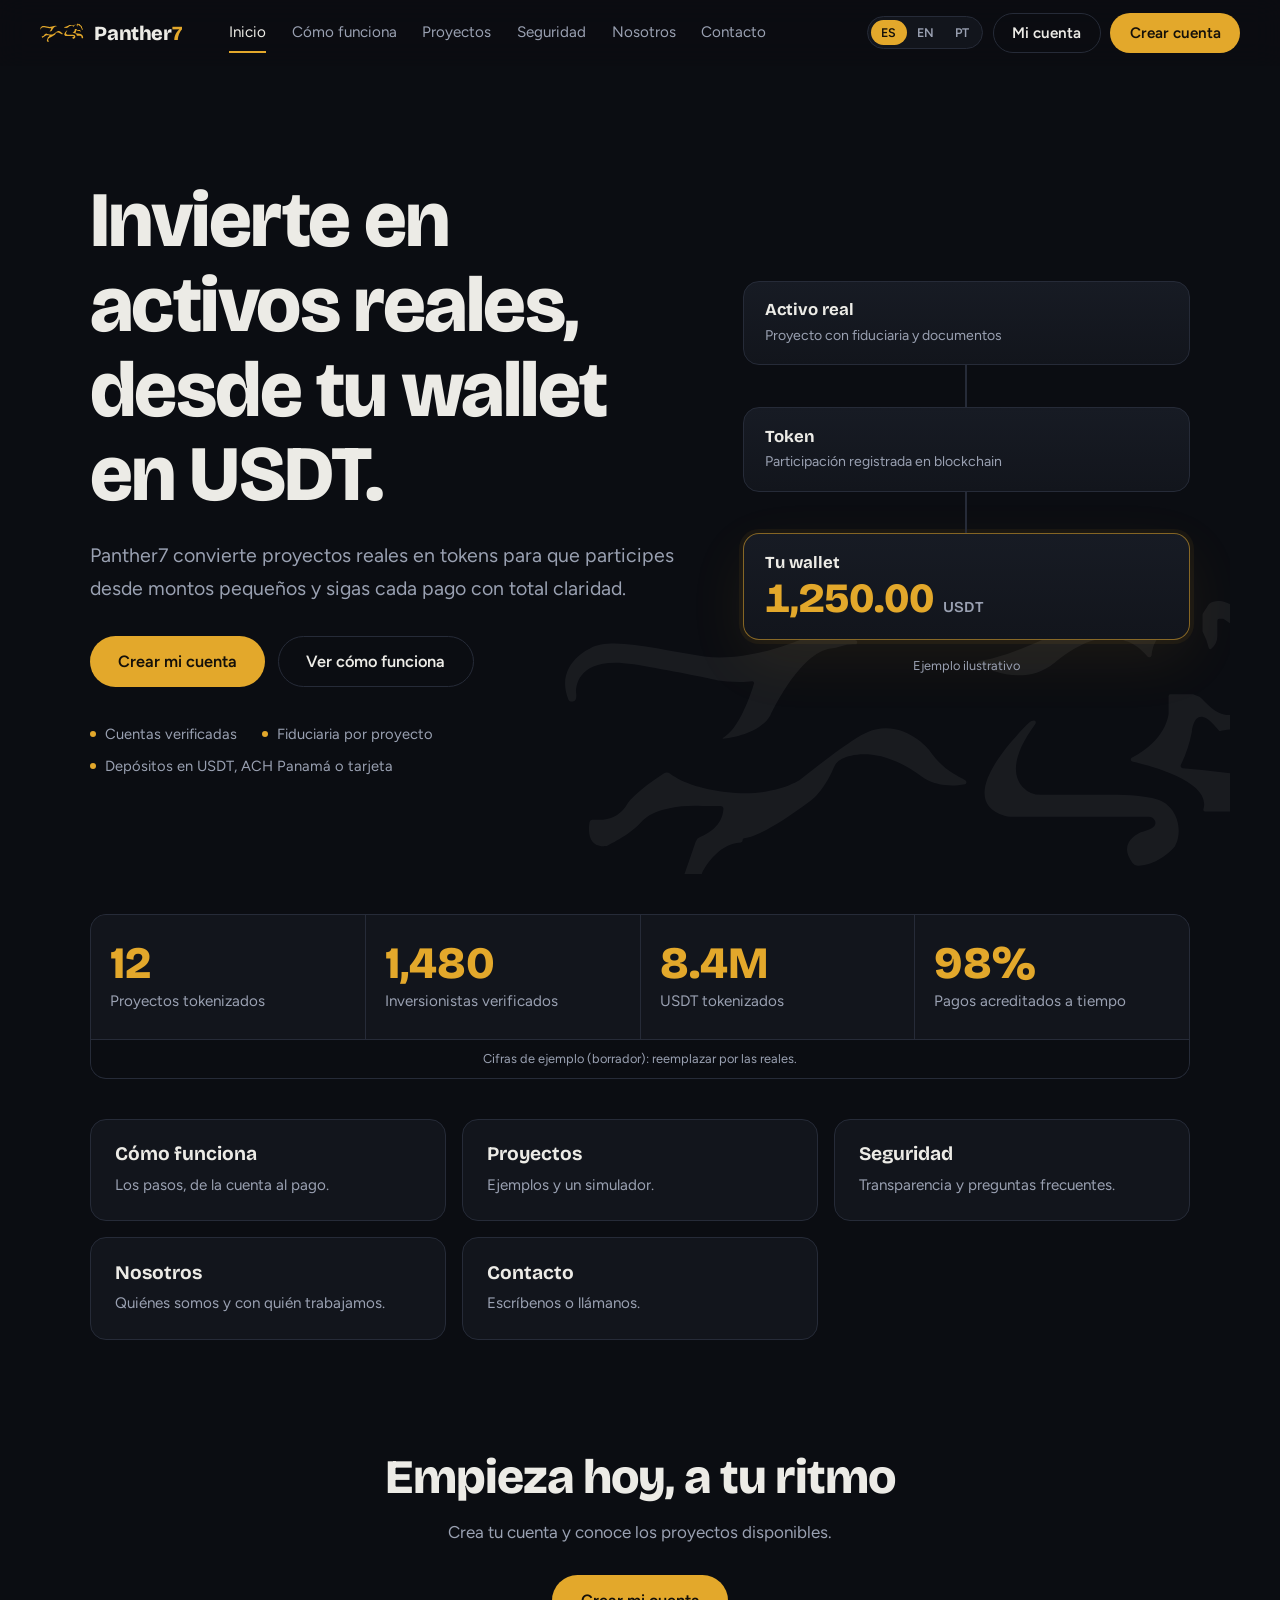
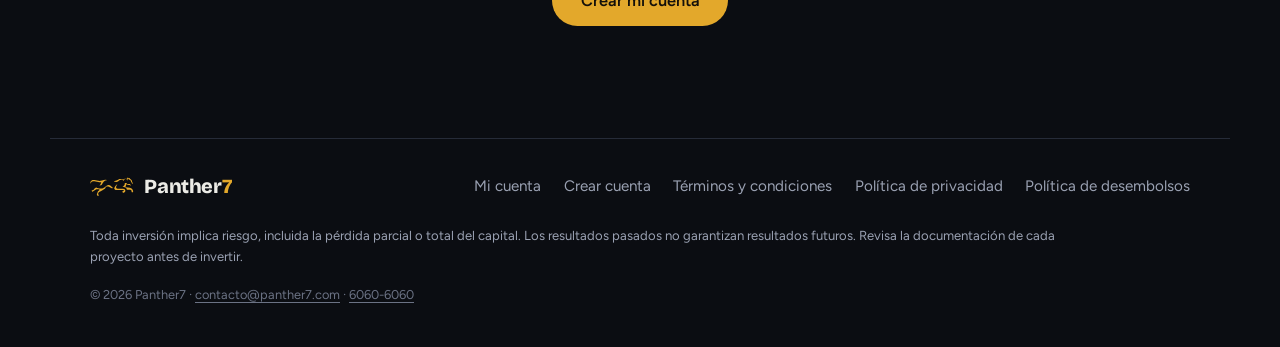
==== index.html @ 5c8d763d "Fuerza redespliegue de contacto.php y avisa si la verificación no carga Co-Authored-By: Claude Sonne" ====
<!doctype html>
<html lang="es" data-lang="es">
<head>
<meta charset="utf-8">
<meta name="viewport" content="width=device-width,initial-scale=1">
<title>Panther7 · Invierte en activos reales desde tu wallet en USDT</title>
<meta name="description" content="Panther7 tokeniza proyectos de Latinoamérica para que participes desde montos pequeños. Fondea tu wallet en USDT, elige un proyecto y sigue cada pago desde tu portal.">
<meta name="theme-color" content="#0c0e13">
<link rel="icon" type="image/svg+xml" href="img/favicon.svg">
<link rel="apple-touch-icon" href="img/apple-icon.png">
<meta property="og:type" content="website">
<meta property="og:title" content="Panther7 · Invierte en activos reales desde tu wallet en USDT">
<meta property="og:description" content="Proyectos tokenizados de Latinoamérica, desde montos pequeños, con seguimiento claro de cada pago.">
<meta property="og:url" content="https://panther7.com/">
<link rel="preconnect" href="https://fonts.googleapis.com">
<link rel="preconnect" href="https://fonts.gstatic.com" crossorigin>
<link href="https://fonts.googleapis.com/css2?family=Bricolage+Grotesque:opsz,wght@12..96,500;12..96,700;12..96,800&family=Figtree:wght@400;500;600&display=swap" rel="stylesheet">
<link rel="stylesheet" href="css/site.css?v=6">
</head>
<body>
<a class="skip" href="#contenido" data-i18n="skip">Saltar al contenido</a>

<header class="nav" id="nav">
  <a class="brand" href="#inicio" aria-label="Panther7">
    <img src="img/panther-gold.svg" alt="" width="44" height="19"><span>Panther<b>7</b></span>
  </a>
  <nav class="links" aria-label="Principal">
    <a href="#inicio" data-i18n="nav.inicio">Inicio</a>
    <a href="#como" data-i18n="nav.como">Cómo funciona</a>
    <a href="#proyectos" data-i18n="nav.proy">Proyectos</a>
    <a href="#seguridad" data-i18n="nav.seg">Seguridad</a>
    <a href="#nosotros" data-i18n="nav.nos">Nosotros</a>
    <a href="#contacto" data-i18n="nav.contacto">Contacto</a>
  </nav>
  <div class="acciones">
    <div class="idioma" role="group" aria-label="Idioma">
      <button type="button" data-lang="es" aria-pressed="true">ES</button>
      <button type="button" data-lang="en" aria-pressed="false">EN</button>
      <button type="button" data-lang="pt" aria-pressed="false">PT</button>
    </div>
    <a class="btn ghost" href="https://portal.panther7.com/portal" data-i18n="nav.cuenta">Mi cuenta</a>
    <a class="btn gold" href="https://portal.panther7.com/nueva-cuenta" data-i18n="nav.registro">Crear cuenta</a>
  </div>
</header>

<main id="contenido">
  <section class="hero" id="inicio" data-vista="inicio">
    <img class="hero-pantera" src="img/panther-gold.svg" alt="" aria-hidden="true">
    <div class="hero-txt">
      <h1 data-i18n="hero.h1">Invierte en activos reales, desde tu wallet en USDT.</h1>
      <p class="lead" data-i18n="hero.lead">Panther7 convierte proyectos reales en tokens para que participes desde montos pequeños y sigas cada pago con total claridad.</p>
      <div class="cta">
        <a class="btn gold grande" href="https://portal.panther7.com/nueva-cuenta" data-i18n="hero.cta1">Crear mi cuenta</a>
        <a class="btn ghost grande" href="#como" data-i18n="hero.cta2">Ver cómo funciona</a>
      </div>
      <ul class="puntos">
        <li data-i18n="hero.p1">Cuentas verificadas</li>
        <li data-i18n="hero.p2">Fiduciaria por proyecto</li>
        <li data-i18n="hero.p3">Depósitos en USDT, ACH Panamá o tarjeta</li>
      </ul>
    </div>

    <figure class="flujo" aria-label="Del activo a tu wallet">
      <div class="nodo"><span class="nodo-t" data-i18n="flujo.a">Activo real</span><span class="nodo-s" data-i18n="flujo.as">Proyecto con fiduciaria y documentos</span></div>
      <div class="hilo" aria-hidden="true"><i></i></div>
      <div class="nodo"><span class="nodo-t" data-i18n="flujo.t">Token</span><span class="nodo-s" data-i18n="flujo.ts">Participación registrada en blockchain</span></div>
      <div class="hilo" aria-hidden="true"><i></i></div>
      <div class="nodo wallet"><span class="nodo-t" data-i18n="flujo.w">Tu wallet</span><span class="nodo-n">1,250.00 <small>USDT</small></span></div>
      <figcaption data-i18n="flujo.nota">Ejemplo ilustrativo</figcaption>
    </figure>
  </section>

  <section class="cifras" data-vista="inicio" aria-label="Panther7 en cifras">
    <!-- CIFRAS DE EJEMPLO: reemplazar por las reales antes de publicar -->
    <div><strong>12</strong><span data-i18n="cif.1">Proyectos tokenizados</span></div>
    <div><strong>1,480</strong><span data-i18n="cif.2">Inversionistas verificados</span></div>
    <div><strong>8.4M</strong><span data-i18n="cif.3">USDT tokenizados</span></div>
    <div><strong>98%</strong><span data-i18n="cif.4">Pagos acreditados a tiempo</span></div>
    <p class="nota-borrador">Cifras de ejemplo (borrador): reemplazar por las reales.</p>
  </section>

  <section class="atajos" data-vista="inicio" aria-label="Explora">
    <a href="#como"><b data-i18n="nav.como">Cómo funciona</b><span data-i18n="at.como">Los pasos, de la cuenta al pago.</span></a>
    <a href="#proyectos"><b data-i18n="nav.proy">Proyectos</b><span data-i18n="at.proy">Ejemplos y un simulador.</span></a>
    <a href="#seguridad"><b data-i18n="nav.seg">Seguridad</b><span data-i18n="at.seg">Transparencia y preguntas frecuentes.</span></a>
    <a href="#nosotros"><b data-i18n="nav.nos">Nosotros</b><span data-i18n="at.nos">Quiénes somos y con quién trabajamos.</span></a>
    <a href="#contacto"><b data-i18n="nav.contacto">Contacto</b><span data-i18n="at.con">Escríbenos o llámanos.</span></a>
  </section>

  <section class="seccion" id="como" data-vista="como">
    <div class="cabecera">
      <h2 data-i18n="como.h2">Cuatro pasos, todo desde un solo lugar</h2>
      <p data-i18n="como.p">Sin papeleo disperso: creas tu cuenta, fondeas, eliges y haces seguimiento en el mismo portal.</p>
    </div>
    <ol class="pasos">
      <li><span class="n">1</span><h3 data-i18n="como.s1t">Crea y verifica tu cuenta</h3><p data-i18n="como.s1p">Te registras en minutos y completas tu verificación una sola vez.</p></li>
      <li><span class="n">2</span><h3 data-i18n="como.s2t">Fondea tu wallet</h3><p data-i18n="como.s2p">Deposita con USDT, transferencia, ACH Panamá o tarjeta. Tu saldo se acredita 1 a 1 en USDT.</p></li>
      <li><span class="n">3</span><h3 data-i18n="como.s3t">Elige un proyecto</h3><p data-i18n="como.s3p">Revisa los datos, el cronograma de pagos y los documentos del activo antes de invertir.</p></li>
      <li><span class="n">4</span><h3 data-i18n="como.s4t">Recibe y haz seguimiento</h3><p data-i18n="como.s4p">Cada pago y cada movimiento queda con su referencia en tu estado de cuenta.</p></li>
    </ol>
  </section>

  <section class="seccion" id="fondeo" data-vista="como">
    <div class="cabecera"><h2 data-i18n="fon.h2">Fondea como te convenga</h2><p data-i18n="fon.p">Todo se acredita 1 a 1 en USDT.</p></div>
    <ul class="metodos">
      <li><b>USDT</b><span data-i18n="fon.ap">Envía desde tu wallet cripto y avisa tu envío.</span></li>
      <li><b>ACH Panamá</b><span data-i18n="fon.bp">Transferencia bancaria local con comprobante.</span></li>
      <li><b data-i18n="fon.c">Tarjeta</b><span data-i18n="fon.cp">Paga en la página segura de Stripe, hasta 500 USDT por depósito.</span></li>
      <li><b data-i18n="fon.d">Transferencia internacional</b><span data-i18n="fon.dp">Desde tu banco en el exterior.</span></li>
    </ul>
  </section>

  <section class="seccion" id="ejemplos" data-vista="proyectos">
    <div class="cabecera"><h2 data-i18n="eje.h2">Así se ve un proyecto</h2><p data-i18n="eje.p">Ejemplos ilustrativos de cómo se presentan los proyectos. No son ofertas.</p></div>
    <div class="ejemplos">
      <article><span class="insignia" data-i18n="eje.badge">Ejemplo ilustrativo</span><h3 data-i18n="eje.n1">Locales comerciales</h3><p class="ub" data-i18n="eje.u1">Ciudad de Panamá</p>
        <dl><div><dt data-i18n="eje.meta">Meta</dt><dd>250,000 USDT</dd></div><div><dt data-i18n="ven.plazo">Plazo</dt><dd>24 <span data-i18n="eje.meses">meses</span></dd></div><div><dt data-i18n="ven.pagos">Pagos</dt><dd data-i18n="eje.mens">mensuales</dd></div></dl>
        <div class="avance"><div class="bar"><i style="width:72%"></i></div><b>72% <span data-i18n="eje.fond">financiado</span></b></div></article>
      <article><span class="insignia" data-i18n="eje.badge">Ejemplo ilustrativo</span><h3 data-i18n="eje.n2">Cultivo de café</h3><p class="ub" data-i18n="eje.u2">Chiriquí</p>
        <dl><div><dt data-i18n="eje.meta">Meta</dt><dd>120,000 USDT</dd></div><div><dt data-i18n="ven.plazo">Plazo</dt><dd>12 <span data-i18n="eje.meses">meses</span></dd></div><div><dt data-i18n="ven.pagos">Pagos</dt><dd data-i18n="eje.trim">trimestrales</dd></div></dl>
        <div class="avance"><div class="bar"><i style="width:45%"></i></div><b>45% <span data-i18n="eje.fond">financiado</span></b></div></article>
      <article><span class="insignia" data-i18n="eje.badge">Ejemplo ilustrativo</span><h3 data-i18n="eje.n3">Flota de transporte</h3><p class="ub" data-i18n="eje.u3">Corredor logístico</p>
        <dl><div><dt data-i18n="eje.meta">Meta</dt><dd>400,000 USDT</dd></div><div><dt data-i18n="ven.plazo">Plazo</dt><dd>36 <span data-i18n="eje.meses">meses</span></dd></div><div><dt data-i18n="ven.pagos">Pagos</dt><dd data-i18n="eje.sem">semestrales</dd></div></dl>
        <div class="avance"><div class="bar"><i style="width:18%"></i></div><b>18% <span data-i18n="eje.fond">financiado</span></b></div></article>
    </div>
  </section>

  <section class="seccion simul" id="simulador" data-vista="proyectos">
    <div class="cabecera"><h2 data-i18n="sim.h2">Simula tu inversión</h2><p data-i18n="sim.p">Juega con los controles y mira cómo crecería tu saldo.</p></div>
    <div class="sim-caja">
      <div class="sim-controles">
        <label for="sim-monto"><span data-i18n="sim.monto">Monto (USDT)</span><output id="sim-monto-v">500</output></label>
        <input id="sim-monto" type="range" min="50" max="10000" step="50" value="500">
        <div class="chips" data-grupo="monto" role="group" aria-label="Monto"><button type="button" data-v="100">100</button><button type="button" data-v="500">500</button><button type="button" data-v="1000">1,000</button><button type="button" data-v="5000">5,000</button></div>

        <p class="sim-t" data-i18n="sim.plazo">Plazo (meses)</p>
        <div class="chips" data-grupo="plazo" role="group"><button type="button" data-v="6">6</button><button type="button" data-v="12" class="on">12</button><button type="button" data-v="24">24</button><button type="button" data-v="36">36</button></div>

        <p class="sim-t" data-i18n="sim.freq">Frecuencia de pagos</p>
        <div class="chips" data-grupo="freq" role="group"><button type="button" data-v="1" data-i18n="sim.f1">Mensual</button><button type="button" data-v="3" class="on" data-i18n="sim.f3">Trimestral</button><button type="button" data-v="6" data-i18n="sim.f6">Semestral</button></div>

        <p class="sim-t" data-i18n="sim.esc">Escenario de ejemplo</p>
        <div class="chips" data-grupo="tasa" role="group"><button type="button" data-v="8" data-i18n="sim.e1">Prudente</button><button type="button" data-v="10" class="on" data-i18n="sim.e2">Base</button><button type="button" data-v="12" data-i18n="sim.e3">Optimista</button></div>

        <label class="sw"><input type="checkbox" id="sim-reinv"><span data-i18n="sim.reinv">Reinvertir los pagos</span></label>
      </div>
      <div class="sim-res">
        <div class="sim-total"><span data-i18n="sim.total">Total al final</span><strong id="sim-total" class="oro">0 USDT</strong></div>
        <div class="sim-fila"><div><span data-i18n="sim.est">Ganancia estimada</span><b id="sim-pagos">0</b></div><div><span data-i18n="sim.rend">Rendimiento</span><b id="sim-rend">0%</b></div><div><span data-i18n="sim.cada">Cada pago</span><b id="sim-cada">0</b></div></div>
        <p class="sim-t" data-i18n="sim.grafico">Así crece tu saldo</p>
        <div class="sim-barras" id="sim-barras" aria-hidden="true"></div>
        <p class="leyenda"><i class="k1"></i><span data-i18n="sim.cap">Capital</span><i class="k2"></i><span data-i18n="sim.gan">Ganancia</span></p>
      </div>
    </div>
    <p class="sim-aviso" data-i18n="sim.aviso">Estimación ilustrativa con una tasa de ejemplo. No garantiza resultados ni es una oferta.</p>
  </section>

  <section class="seccion oscura vent" id="portal" data-vista="como">
    <div class="cabecera"><h2 data-i18n="ven.h2">Tu portal, a la vista</h2><p data-i18n="ven.p">Saldo, proyectos y movimientos en un solo lugar. Datos de ejemplo.</p></div>
    <div class="tabs" role="tablist" aria-label="Portal">
      <button role="tab" aria-selected="true" aria-controls="v1" id="t1" data-i18n="ven.t1">Panel</button>
      <button role="tab" aria-selected="false" aria-controls="v2" id="t2" data-i18n="ven.t2">Proyecto</button>
      <button role="tab" aria-selected="false" aria-controls="v3" id="t3" data-i18n="ven.t3">Wallet</button>
    </div>
    <div class="ventana">
      <div class="barra"><i></i><i></i><i></i><span>portal.panther7.com</span></div>
      <div class="vista" id="v1" role="tabpanel" aria-labelledby="t1">
        <div class="saldo"><span data-i18n="ven.saldo">Saldo disponible</span><strong>4,250.00 <small>USDT</small></strong>
          <svg viewBox="0 0 300 60" preserveAspectRatio="none" aria-hidden="true"><polyline points="0,50 40,44 80,46 120,30 160,34 200,18 240,22 300,6" fill="none" stroke="#e3a82b" stroke-width="2.5" stroke-linejoin="round" stroke-linecap="round"/></svg>
        </div>
        <ul class="movs"><li class="titulo" data-i18n="ven.mov">Últimos movimientos</li>
          <li><span data-i18n="ven.m1">Depósito · tarjeta</span><b class="pos">+500.00</b></li>
          <li><span data-i18n="ven.m2">Pago de proyecto</span><b class="pos">+18.75</b></li>
          <li><span data-i18n="ven.m3">Inversión</span><b class="neg">−1,000.00</b></li></ul>
      </div>
      <div class="vista" id="v2" role="tabpanel" aria-labelledby="t2" hidden>
        <h3 data-i18n="eje.n1">Locales comerciales</h3>
        <div class="avance"><span data-i18n="ven.avance">Avance de fondeo</span><div class="bar"><i style="width:72%"></i></div><b>72%</b></div>
        <div class="datos"><div><span data-i18n="ven.plazo">Plazo</span><b>24 <span data-i18n="eje.meses">meses</span></b></div><div><span data-i18n="ven.pagos">Pagos</span><b data-i18n="eje.mens">mensuales</b></div></div>
        <ul class="docs"><li class="titulo" data-i18n="ven.docs">Documentos</li><li data-i18n="ven.d1">Documentación del activo</li><li data-i18n="ven.d2">Traspaso al token (notarizado)</li></ul>
      </div>
      <div class="vista" id="v3" role="tabpanel" aria-labelledby="t3" hidden>
        <div class="saldo"><span data-i18n="ven.addr">Tu dirección</span><strong class="mono">0x7a3F…c91B</strong></div>
        <div class="botones"><span>USDT</span><span>ACH Panamá</span><span data-i18n="fon.c">Tarjeta</span></div>
        <ul class="movs"><li class="titulo" data-i18n="ven.mov">Últimos movimientos</li><li><span data-i18n="ven.m1">Depósito · tarjeta</span><b class="pos">+500.00</b></li><li><span data-i18n="ven.m3">Inversión</span><b class="neg">−1,000.00</b></li></ul>
      </div>
    </div>
  </section>

  <section class="seccion" id="ciclo" data-vista="como">
    <div class="cabecera"><h2 data-i18n="cic.h2">El recorrido de cada proyecto</h2></div>
    <ol class="ciclo">
      <li><h3 data-i18n="cic.s1t">Estructuración</h3><p data-i18n="cic.s1p">Se define el proyecto con su fiduciaria y se reúne la documentación del activo.</p></li>
      <li><h3 data-i18n="cic.s2t">Traspaso y tokenización</h3><p data-i18n="cic.s2p">El activo se traspasa con documento notarizado y su participación se convierte en tokens.</p></li>
      <li><h3 data-i18n="cic.s3t">Apertura a inversionistas</h3><p data-i18n="cic.s3p">Los inversionistas verificados revisan la ficha y participan desde su wallet en USDT.</p></li>
      <li><h3 data-i18n="cic.s4t">Pagos programados</h3><p data-i18n="cic.s4p">Cada parcela del cronograma se acredita en la wallet de quienes participan.</p></li>
      <li><h3 data-i18n="cic.s5t">Cierre</h3><p data-i18n="cic.s5p">Al terminar el plazo, el proyecto se cierra y queda todo registrado en tu estado de cuenta.</p></li>
    </ol>
  </section>

  <section class="seccion oscura" id="porque" data-vista="seguridad">
    <div class="cabecera">
      <h2 data-i18n="por.h2">Pensado para que sepas dónde está tu dinero</h2>
    </div>
    <div class="rejilla">
      <article class="grande">
        <h3 data-i18n="por.a1t">Documentación a la vista</h3>
        <p data-i18n="por.a1p">Cada proyecto reúne la documentación del activo y el traspaso al token, incluido el documento notarizado, para que lo consultes antes de decidir.</p>
      </article>
      <article>
        <h3 data-i18n="por.a2t">Transparencia en cada movimiento</h3>
        <p data-i18n="por.a2p">Movimientos con referencia, estado de cuenta y detalle de cada pago.</p>
      </article>
      <article>
        <h3 data-i18n="por.a3t">Una moneda, sin confusión</h3>
        <p data-i18n="por.a3p">Tu wallet y tus inversiones se expresan en USDT, 1 a 1.</p>
      </article>
      <article>
        <h3 data-i18n="por.a4t">Tarjeta y wallet</h3>
        <p data-i18n="por.a4p">Gestiona tu tarjeta y tus transferencias desde el mismo portal.</p>
      </article>
      <article>
        <h3 data-i18n="por.a5t">En tu idioma</h3>
        <p data-i18n="por.a5p">Portal disponible en español, inglés y portugués.</p>
      </article>
    </div>
  </section>

  <section class="seccion" id="proyectos" data-vista="proyectos">
    <div class="doble">
      <div class="lado">
        <h2 data-i18n="pro.h2">¿Tienes un proyecto?</h2>
        <p data-i18n="pro.p">Si tu proyecto necesita capital, Panther7 te ayuda a estructurarlo, tokenizarlo y presentarlo a inversionistas verificados.</p>
        <ul class="lista">
          <li data-i18n="pro.l1">Estructura con fiduciaria</li>
          <li data-i18n="pro.l2">Tokenización de la participación</li>
          <li data-i18n="pro.l3">Pagos programados a los inversionistas</li>
        </ul>
        <a class="btn gold" href="https://portal.panther7.com/nueva-cuenta" data-i18n="pro.cta">Cuéntanos tu proyecto</a>
      </div>
      <div class="lado inv">
        <h2 data-i18n="inv.h2">¿Quieres invertir?</h2>
        <p data-i18n="inv.p">Empieza con un monto que te resulte cómodo y diversifica entre proyectos a tu ritmo.</p>
        <a class="btn ghost" href="https://portal.panther7.com/nueva-cuenta" data-i18n="inv.cta">Crear mi cuenta</a>
      </div>
    </div>
  </section>

  <section class="seccion" id="nosotros" data-vista="nosotros">
    <div class="doble nos">
      <div>
        <h2 data-i18n="nos.h2">Quiénes somos</h2>
        <p data-i18n="nos.p1">Panther7 nace para que invertir en proyectos reales de la región sea más simple, claro y accesible.</p>
        <p data-i18n="nos.p2">Combinamos estructura fiduciaria, documentación verificable y tecnología de tokenización para que sepas qué compras y cómo recibes tus pagos.</p>
      </div>
      <ul class="valores">
        <li><b data-i18n="nos.v1">Transparencia</b><span data-i18n="nos.v1p">Documentos y movimientos siempre a la vista.</span></li>
        <li><b data-i18n="nos.v2">Acceso</b><span data-i18n="nos.v2p">Montos pequeños, sin barreras innecesarias.</span></li>
        <li><b data-i18n="nos.v3">Seguimiento</b><span data-i18n="nos.v3p">Cada pago con su referencia.</span></li>
      </ul>
    </div>
    <div class="aliados">
      <h3 data-i18n="nos.aliados">Aliados</h3>
      <!-- LOGOS DE EJEMPLO: reemplazar por los reales (fiduciaria, notaría, procesador de pagos) -->
      <div class="slots"><span data-i18n="nos.slot">Logo aliado</span><span data-i18n="nos.slot">Logo aliado</span><span data-i18n="nos.slot">Logo aliado</span><span data-i18n="nos.slot">Logo aliado</span></div>
    </div>
  </section>

  <section class="seccion" id="preguntas" data-vista="seguridad">
    <div class="cabecera"><h2 data-i18n="faq.h2">Preguntas frecuentes</h2></div>
    <div class="faq">
      <details><summary data-i18n="faq.q1">¿Qué significa que una inversión esté tokenizada?</summary><p data-i18n="faq.a1">Tu participación en un proyecto se representa con un token registrado en blockchain, lo que permite llevar un registro claro de quién participa y en qué proporción.</p></details>
      <details><summary data-i18n="faq.q2">¿Cómo deposito en mi wallet?</summary><p data-i18n="faq.a2">Puedes depositar con USDT, transferencia internacional, ACH Panamá o tarjeta (con un monto máximo por depósito). Todo se acredita en USDT, 1 a 1.</p></details>
      <details><summary data-i18n="faq.q3">¿Debo verificar mi cuenta?</summary><p data-i18n="faq.a3">Sí. La verificación se hace una sola vez y es necesaria para operar y para pagar con tarjeta.</p></details>
      <details><summary data-i18n="faq.q4">¿Qué es USDT?</summary><p data-i18n="faq.a4">Es una moneda digital diseñada para mantener un valor equivalente a un dólar estadounidense. En Panther7 tu saldo e inversiones se expresan en USDT.</p></details>
      <details><summary data-i18n="faq.q5">¿Cómo sigo mis inversiones?</summary><p data-i18n="faq.a5">Desde tu portal ves tus inversiones, los pagos programados y todos tus movimientos con su referencia.</p></details>
    </div>
  </section>

  <section class="seccion contacto" id="contacto" data-vista="contacto">
    <div class="cabecera">
      <h2 data-i18n="con.h2">Hablemos</h2>
      <p data-i18n="con.p">Si tienes dudas sobre cómo empezar, escríbenos o llámanos.</p>
    </div>
    <div class="contacto-filas">
      <a href="mailto:contacto@panther7.com"><span data-i18n="con.mail">Escríbenos</span><strong>contacto@panther7.com</strong></a>
      <a href="tel:+50760606060"><span data-i18n="con.tel">Llámanos</span><strong>6060-6060</strong></a>
    </div>
    <form class="form" id="form-contacto" novalidate>
      <div class="fila2">
        <label><span data-i18n="frm.nombre">Nombre</span><input name="nombre" required maxlength="100" autocomplete="name"></label>
        <label><span data-i18n="frm.correo">Correo</span><input name="correo" type="email" required maxlength="150" autocomplete="email"></label>
      </div>
      <label><span data-i18n="frm.tema">Tema</span>
        <select name="tema"><option value="Invertir" data-i18n="frm.t1">Quiero invertir</option><option value="Proyecto" data-i18n="frm.t2">Tengo un proyecto</option><option value="Soporte" data-i18n="frm.t3">Soporte con mi cuenta</option><option value="Otro" data-i18n="frm.t4">Otro</option></select></label>
      <label><span data-i18n="frm.msg">Mensaje</span><textarea name="mensaje" rows="5" required maxlength="3000"></textarea></label>
      <input class="trampa" name="web" tabindex="-1" autocomplete="off" aria-hidden="true">
      <div class="fila2 cap">
        <label><span><span data-i18n="frm.cap">Verificación: ¿cuánto es</span> <b id="cap-q">…</b>?</span><input name="r" inputmode="numeric" required autocomplete="off"></label>
        <button class="btn gold" type="submit" data-i18n="frm.enviar">Enviar mensaje</button>
      </div>
      <p class="estado ok" hidden data-i18n="frm.ok">¡Gracias! Recibimos tu mensaje y te responderemos pronto.</p>
      <p class="estado mal" data-e="cap" hidden data-i18n="frm.cap_mal">La verificación no es correcta. Inténtalo de nuevo.</p>
      <p class="estado mal" data-e="val" hidden data-i18n="frm.val">Revisa tu nombre, un correo válido y un mensaje de al menos 10 caracteres.</p>
      <p class="estado mal" data-e="rate" hidden data-i18n="frm.rate">Enviaste varios mensajes seguidos. Prueba de nuevo más tarde.</p>
      <p class="estado mal" data-e="envio" hidden data-i18n="frm.envio">No pudimos enviarlo. Escríbenos a contacto@panther7.com.</p>
    </form>

  </section>

  <section class="final" data-vista="inicio como contacto">
    <h2 data-i18n="fin.h2">Empieza hoy, a tu ritmo</h2>
    <p data-i18n="fin.p">Crea tu cuenta y conoce los proyectos disponibles.</p>
    <a class="btn gold grande" href="https://portal.panther7.com/nueva-cuenta" data-i18n="hero.cta1">Crear mi cuenta</a>
  </section>
</main>

<footer class="pie">
  <div class="pie-fila">
    <a class="brand" href="#inicio"><img src="img/panther-gold.svg" alt="" width="44" height="19"><span>Panther<b>7</b></span></a>
    <nav aria-label="Pie">
      <a href="https://portal.panther7.com/portal" data-i18n="nav.cuenta">Mi cuenta</a>
      <a href="https://portal.panther7.com/nueva-cuenta" data-i18n="nav.registro">Crear cuenta</a>
      <a href="terminos.html" data-i18n="pie.terminos">Términos y condiciones</a>
      <a href="privacidad.html" data-i18n="pie.privacidad">Política de privacidad</a>
      <a href="desembolsos.html" data-i18n="pie.desembolsos">Política de desembolsos</a>
    </nav>
  </div>
  <p class="aviso" data-i18n="pie.aviso">Toda inversión implica riesgo, incluida la pérdida parcial o total del capital. Los resultados pasados no garantizan resultados futuros. Revisa la documentación de cada proyecto antes de invertir.</p>
  <p class="copy">© <span id="anio">2026</span> Panther7 · <a href="mailto:contacto@panther7.com">contacto@panther7.com</a> · <a href="tel:+50760606060">6060-6060</a></p>
</footer>
<script src="js/site.js?v=6"></script>
</body>
</html>
---- css/site.css ----
:root{
  --bg:#0b0d12; --panel:#12151c; --panel2:#171b24; --line:#262b38;
  --text:#ecebe6; --mute:#9aa1b2; --gold:#e3a82b; --gold-d:#b98512; --ink:#14100a;
  --r:16px; --max:1180px; --g:clamp(1.1rem,4vw,2.5rem);
  --display:'Bricolage Grotesque','Segoe UI',system-ui,sans-serif;
  --body:'Figtree','Segoe UI',system-ui,sans-serif;
}
*{box-sizing:border-box}
html{scroll-behavior:smooth;scroll-padding-top:5rem}
body{margin:0;background:var(--bg);color:var(--text);font:400 1.0625rem/1.65 var(--body);-webkit-font-smoothing:antialiased}
img{max-width:100%;display:block}
a{color:inherit;text-decoration:none}
h1,h2,h3{font-family:var(--display);margin:0;line-height:1.08;letter-spacing:-.02em}
p{margin:0}
.skip{position:absolute;left:-999px;top:.5rem;background:var(--gold);color:var(--ink);padding:.6rem 1rem;border-radius:10px;z-index:100}
.skip:focus{left:.5rem}
:focus-visible{outline:2px solid var(--gold);outline-offset:3px;border-radius:6px}

/* Barra */
.nav{position:sticky;top:0;z-index:50;display:flex;align-items:center;gap:1.5rem;padding:.8rem var(--g);background:rgba(11,13,18,.82);backdrop-filter:blur(14px);border-bottom:1px solid transparent;transition:border-color .2s}
.nav.scrolled{border-color:var(--line)}
.brand{display:flex;align-items:center;gap:.65rem;font:800 1.25rem/1 var(--display);letter-spacing:-.02em}
.brand b{color:var(--gold);font-weight:800}
.links{display:flex;gap:1.6rem;margin-left:1.5rem;font-size:.95rem;color:var(--mute)}
.links a{transition:color .15s}.links a:hover{color:var(--text)}
.acciones{margin-left:auto;display:flex;align-items:center;gap:.6rem}
.idioma{display:flex;padding:3px;border:1px solid var(--line);border-radius:999px;background:var(--panel)}
.idioma button{border:0;background:transparent;color:var(--mute);font:600 .78rem var(--body);padding:.32rem .65rem;border-radius:999px;cursor:pointer}
.idioma button[aria-pressed="true"]{background:var(--gold);color:var(--ink)}
.btn{display:inline-flex;align-items:center;justify-content:center;gap:.5rem;font:600 .95rem var(--body);padding:.62rem 1.15rem;border-radius:999px;border:1px solid transparent;cursor:pointer;transition:transform .15s,background .15s,border-color .15s,color .15s}
.btn.gold{background:var(--gold);color:var(--ink)}.btn.gold:hover{background:#f0b838;transform:translateY(-1px)}
.btn.ghost{border-color:var(--line);color:var(--text)}.btn.ghost:hover{border-color:var(--gold);color:var(--gold)}
.btn.grande{padding:.9rem 1.7rem;font-size:1.02rem}

/* Hero */
.hero{position:relative;overflow:hidden;display:grid;grid-template-columns:1.15fr .85fr;gap:3rem;align-items:center;max-width:var(--max);margin:0 auto;padding:clamp(3rem,9vw,7rem) var(--g) clamp(3rem,8vw,6rem)}
.hero-pantera{position:absolute;right:-8%;bottom:-6%;width:min(70vw,760px);opacity:.055;pointer-events:none;filter:saturate(0) brightness(2)}
.hero-txt{position:relative}
h1{font-size:clamp(2.5rem,6.2vw,4.9rem);font-weight:800;max-width:14ch}
.lead{margin-top:1.4rem;font-size:clamp(1.05rem,1.6vw,1.22rem);color:var(--mute);max-width:46ch}
.cta{display:flex;flex-wrap:wrap;gap:.8rem;margin-top:2rem}
.puntos{list-style:none;display:flex;flex-wrap:wrap;gap:.5rem 1.6rem;margin:2.2rem 0 0;padding:0;color:var(--mute);font-size:.92rem}
.puntos li{display:flex;align-items:center;gap:.55rem}
.puntos li::before{content:"";width:6px;height:6px;border-radius:50%;background:var(--gold)}

/* Flujo: del activo a la wallet (único movimiento de la página) */
.flujo{position:relative;margin:0;display:flex;flex-direction:column;align-items:stretch}
.nodo{display:flex;flex-direction:column;gap:.2rem;padding:1.1rem 1.3rem;border:1px solid var(--line);border-radius:var(--r);background:linear-gradient(180deg,var(--panel2),var(--panel))}
.nodo-t{font:700 1.05rem var(--display)}
.nodo-s{font-size:.88rem;color:var(--mute)}
.nodo.wallet{border-color:rgba(227,168,43,.55);box-shadow:0 0 0 4px rgba(227,168,43,.06),0 20px 60px rgba(227,168,43,.08)}
.nodo-n{font:800 clamp(1.9rem,3.4vw,2.6rem)/1.1 var(--display);color:var(--gold);font-variant-numeric:tabular-nums}
.nodo-n small{font-size:.95rem;color:var(--mute);font-weight:600}
.hilo{position:relative;width:2px;height:2.6rem;margin:0 auto;background:var(--line);overflow:hidden}
.hilo i{position:absolute;left:0;top:-40%;width:100%;height:40%;background:linear-gradient(var(--gold),transparent);animation:pulso 2.4s ease-in-out infinite}
.hilo:nth-of-type(4) i{animation-delay:1.2s}
@keyframes pulso{0%{top:-40%}100%{top:100%}}
.flujo figcaption{margin-top:.9rem;text-align:center;font-size:.8rem;color:var(--mute)}

/* Secciones */
.seccion{max-width:var(--max);margin:0 auto;padding:clamp(3.5rem,8vw,6.5rem) var(--g)}
.seccion.oscura{max-width:none;background:var(--panel);border-block:1px solid var(--line)}
.seccion.oscura>*{max-width:calc(var(--max) - 2*var(--g));margin-inline:auto}
.cabecera{margin-bottom:2.6rem;max-width:44rem}
.cabecera h2,.lado h2,.final h2{font-size:clamp(1.9rem,4vw,3rem);font-weight:800}
.cabecera p{margin-top:.9rem;color:var(--mute)}

.pasos{list-style:none;margin:0;padding:0;display:grid;grid-template-columns:repeat(4,1fr);gap:2rem;counter-reset:p}
.pasos li{position:relative;padding-top:1.1rem;border-top:1px solid var(--line)}
.pasos li::before{content:"";position:absolute;top:-1px;left:0;width:2.4rem;height:2px;background:var(--gold)}
.pasos .n{display:inline-block;margin-bottom:.8rem;font:800 .95rem var(--display);color:var(--gold)}
.pasos h3{font-size:1.2rem;margin-bottom:.5rem}
.pasos p{color:var(--mute);font-size:.98rem}

.rejilla{display:grid;grid-template-columns:repeat(6,1fr);gap:1.1rem}
.rejilla article{grid-column:span 3;padding:1.6rem;border:1px solid var(--line);border-radius:var(--r);background:var(--bg)}
.rejilla article.grande{grid-column:span 3;grid-row:span 2;display:flex;flex-direction:column;justify-content:flex-end;min-height:18rem;background:radial-gradient(120% 90% at 100% 0,rgba(227,168,43,.14),transparent 60%),var(--bg);border-color:rgba(227,168,43,.35)}
.rejilla h3{font-size:1.25rem;margin-bottom:.55rem}
.rejilla p{color:var(--mute);font-size:.98rem}
.rejilla .grande h3{font-size:clamp(1.5rem,2.6vw,2rem)}

.doble{display:grid;grid-template-columns:1.1fr .9fr;gap:1.2rem}
.lado{padding:clamp(1.8rem,4vw,3rem);border-radius:calc(var(--r) + 6px);border:1px solid rgba(227,168,43,.4);background:radial-gradient(100% 80% at 0 0,rgba(227,168,43,.1),transparent 60%),var(--panel);display:flex;flex-direction:column;gap:1.1rem;align-items:flex-start}
.lado.inv{border-color:var(--line);background:var(--panel)}
.lado p{color:var(--mute);max-width:42ch}
.lista{list-style:none;margin:.2rem 0 .6rem;padding:0;display:grid;gap:.5rem}
.lista li{padding-left:1.4rem;position:relative}
.lista li::before{content:"";position:absolute;left:0;top:.62em;width:.7rem;height:2px;background:var(--gold)}

.faq{max-width:50rem}
.faq details{border-bottom:1px solid var(--line)}
.faq summary{cursor:pointer;list-style:none;padding:1.15rem 2.2rem 1.15rem 0;font:600 1.12rem var(--display);position:relative}
.faq summary::-webkit-details-marker{display:none}
.faq summary::after{content:"+";position:absolute;right:.2rem;top:.95rem;font:400 1.6rem/1 var(--body);color:var(--gold);transition:transform .2s}
.faq details[open] summary::after{transform:rotate(45deg)}
.faq details p{padding:0 2.2rem 1.3rem 0;color:var(--mute)}

.final{text-align:center;padding:clamp(4rem,9vw,7rem) var(--g);max-width:var(--max);margin:0 auto}
.final p{margin:.9rem 0 1.8rem;color:var(--mute)}

.pie{border-top:1px solid var(--line);padding:2.2rem var(--g) 2.6rem;max-width:var(--max);margin:0 auto}
.pie-fila{display:flex;flex-wrap:wrap;gap:1rem;justify-content:space-between;align-items:center}
.pie nav{display:flex;gap:1.4rem;color:var(--mute);font-size:.95rem}
.pie nav a:hover{color:var(--gold)}
.aviso{margin-top:1.6rem;font-size:.82rem;color:var(--mute);max-width:62rem}
.copy{margin-top:1rem;font-size:.8rem;color:#6b7284}

/* Contacto */
.contacto-filas{display:grid;grid-template-columns:1fr 1fr;gap:1.1rem;max-width:44rem}
.contacto-filas a{display:flex;flex-direction:column;gap:.25rem;padding:1.3rem 1.5rem;border:1px solid var(--line);border-radius:var(--r);background:var(--panel);transition:border-color .15s}
.contacto-filas a:hover{border-color:var(--gold)}
.contacto-filas span{font-size:.88rem;color:var(--mute)}
.contacto-filas strong{font:700 1.2rem var(--display);overflow-wrap:anywhere}
.copy a{color:inherit;text-decoration:underline;text-underline-offset:3px}
.pie nav{flex-wrap:wrap}
/* Páginas legales */
.legal{max-width:46rem;margin:0 auto;padding:clamp(2.5rem,7vw,5rem) var(--g) 4rem}
.legal h1{font-size:clamp(2rem,5vw,3rem);max-width:none;margin-bottom:1.2rem}
.legal h2{font-size:1.35rem;margin:2.2rem 0 .6rem}
.legal p,.legal li{color:#c9ccd6}
.legal ul{padding-left:1.2rem}
.legal .borrador{margin:0 0 2rem;padding:1rem 1.2rem;border:1px solid rgba(227,168,43,.5);border-radius:12px;background:rgba(227,168,43,.08);color:var(--text);font-size:.95rem}
.legal .pendiente{background:rgba(227,168,43,.16);color:var(--gold);padding:0 .3em;border-radius:4px;white-space:nowrap}
.legal .volver{display:inline-block;margin-top:2.5rem;color:var(--gold)}
@media (max-width:640px){.contacto-filas{grid-template-columns:1fr}}
@media (max-width:980px){
  .links{display:none}
  .hero{grid-template-columns:1fr;gap:2.5rem}
  .flujo{max-width:26rem}
  .pasos{grid-template-columns:repeat(2,1fr)}
  .rejilla article,.rejilla article.grande{grid-column:span 6;grid-row:auto;min-height:0}
  .rejilla article:nth-child(n+4){grid-column:span 3}
  .doble{grid-template-columns:1fr}
}
@media (max-width:640px){
  .nav{gap:.6rem}
  .nav .btn.ghost{display:none}
  .brand span{font-size:1.1rem}
  .pasos{grid-template-columns:1fr}
  .rejilla{grid-template-columns:1fr}
  .rejilla article:nth-child(n){grid-column:span 6}
  .cta .btn{flex:1 1 100%}
}
@media (prefers-reduced-motion:reduce){
  html{scroll-behavior:auto}
  .hilo i{animation:none;top:0;height:100%;opacity:.5}
  .btn,.links a{transition:none}
}

/* ===== borrador ampliado ===== */
.cifras{max-width:var(--max);margin:0 auto;padding:0 var(--g);display:grid;grid-template-columns:repeat(4,1fr);gap:1px;background:var(--line);border:1px solid var(--line);border-radius:var(--r);overflow:hidden;margin-block:1rem 0}
.cifras>div{background:var(--panel);padding:1.6rem 1.2rem}
.cifras strong{display:block;font:800 clamp(1.8rem,4vw,2.8rem)/1 var(--display);color:var(--gold)}
.cifras span{color:var(--mute);font-size:.95rem}
.nota-borrador{grid-column:1/-1;background:var(--bg);margin:0;padding:.5rem 1rem;font-size:.8rem;color:var(--mute);text-align:center}
.metodos{list-style:none;margin:0;padding:0;display:grid;grid-template-columns:repeat(4,1fr);gap:1rem}
.metodos li{background:var(--panel);border:1px solid var(--line);border-radius:var(--r);padding:1.4rem}
.metodos b{display:block;font:700 1.15rem var(--display);margin-bottom:.4rem}
.metodos span{color:var(--mute);font-size:.95rem}
.tabs{display:flex;gap:.4rem;margin-bottom:1rem}
.tabs button{font:600 .95rem var(--body);color:var(--mute);background:transparent;border:1px solid var(--line);border-radius:999px;padding:.5rem 1.1rem;cursor:pointer}
.tabs button[aria-selected=true]{background:var(--gold);color:var(--ink);border-color:var(--gold)}
.ventana{background:var(--bg);border:1px solid var(--line);border-radius:var(--r);overflow:hidden;max-width:46rem}
.barra{display:flex;align-items:center;gap:.4rem;padding:.7rem 1rem;border-bottom:1px solid var(--line);color:var(--mute);font-size:.8rem}
.barra i{width:.6rem;height:.6rem;border-radius:50%;background:var(--line)}
.barra span{margin-left:.6rem}
.vista{padding:1.5rem}
.vista[hidden]{display:none}
.saldo span{display:block;color:var(--mute);font-size:.9rem}
.saldo strong{font:800 2.2rem var(--display)}
.saldo small{font-size:1rem;color:var(--gold)}
.saldo svg{display:block;width:100%;height:60px;margin-top:.8rem}
.mono{font-family:ui-monospace,Consolas,monospace!important;font-size:1.4rem!important}
.movs,.docs{list-style:none;margin:1.2rem 0 0;padding:0}
.movs li,.docs li{display:flex;justify-content:space-between;padding:.7rem 0;border-top:1px solid var(--line)}
.movs .titulo,.docs .titulo{color:var(--mute);font-size:.85rem;border-top:0}
.pos{color:#5ec98a}.neg{color:#e58a7e}
.avance{display:flex;align-items:center;gap:.8rem;margin-top:1rem;flex-wrap:wrap}
.avance>span{color:var(--mute);font-size:.9rem}
.bar{flex:1;min-width:8rem;height:.55rem;background:var(--line);border-radius:99px;overflow:hidden}
.bar i{display:block;height:100%;background:var(--gold);border-radius:99px}
.datos{display:flex;gap:2.5rem;margin-top:1.2rem}
.datos span{display:block;color:var(--mute);font-size:.85rem}
.botones{display:flex;gap:.5rem;margin-top:1rem;flex-wrap:wrap}
.botones span{border:1px solid var(--line);border-radius:999px;padding:.35rem .9rem;font-size:.9rem}
.ejemplos{display:grid;grid-template-columns:repeat(3,1fr);gap:1rem}
.ejemplos article{background:var(--panel);border:1px solid var(--line);border-radius:var(--r);padding:1.5rem}
.insignia{display:inline-block;font-size:.78rem;color:var(--gold);border:1px solid var(--gold-d);border-radius:99px;padding:.15rem .7rem}
.ejemplos h3{font:700 1.3rem var(--display);margin:.9rem 0 .2rem}
.ub{color:var(--mute);margin:0 0 1rem}
.ejemplos dl{margin:0;display:grid;grid-template-columns:repeat(3,auto);gap:.6rem;justify-content:space-between}
.ejemplos dt{color:var(--mute);font-size:.8rem}.ejemplos dd{margin:0;font-weight:600;font-size:.95rem}
.sim-caja{display:grid;grid-template-columns:1.2fr 1fr;gap:2rem;background:var(--panel);border:1px solid var(--line);border-radius:var(--r);padding:clamp(1.3rem,3vw,2.2rem);align-items:center}
.sim-controles label{display:flex;justify-content:space-between;margin:1rem 0 .4rem}
.sim-controles label:first-child{margin-top:0}
.sim-controles output{color:var(--gold);font-weight:700}
.sim-controles input{width:100%;accent-color:var(--gold)}
.sim-res div{padding:.9rem 0;border-bottom:1px solid var(--line)}
.sim-res div:last-child{border:0}
.sim-res span{display:block;color:var(--mute);font-size:.9rem}
.sim-res strong{font:800 1.8rem var(--display)}
.oro{color:var(--gold)}
.sim-aviso{margin-top:1rem;color:var(--mute);font-size:.85rem}
.ciclo{list-style:none;margin:0;padding:0;display:grid;grid-template-columns:repeat(5,1fr);gap:1rem;counter-reset:c}
.ciclo li{counter-increment:c;border-top:2px solid var(--line);padding-top:1rem;position:relative}
.ciclo li::before{content:counter(c);position:absolute;top:-.85rem;left:0;background:var(--bg);color:var(--gold);font:800 1rem var(--display);padding-right:.6rem}
.ciclo h3{font:700 1.05rem var(--display);margin:.4rem 0 .4rem}
.ciclo p{color:var(--mute);font-size:.92rem;margin:0}
.nos h2{font-size:clamp(1.9rem,4vw,2.6rem);font-weight:800;margin-bottom:1rem}
.nos p{color:var(--mute)}
.valores{list-style:none;margin:0;padding:0;display:grid;gap:.8rem}
.valores li{background:var(--panel);border:1px solid var(--line);border-radius:var(--r);padding:1.1rem 1.3rem}
.valores b{display:block;font:700 1.05rem var(--display)}
.valores span{color:var(--mute);font-size:.93rem}
.aliados{margin-top:2.5rem}
.aliados h3{font:700 1rem var(--display);color:var(--mute);margin-bottom:.8rem}
.slots{display:grid;grid-template-columns:repeat(4,1fr);gap:1rem}
.slots span{border:1px dashed var(--line);border-radius:var(--r);padding:1.4rem;text-align:center;color:var(--mute);font-size:.9rem}
@media (max-width:980px){
  .cifras,.metodos{grid-template-columns:repeat(2,1fr)}
  .ejemplos{grid-template-columns:1fr}
  .sim-caja{grid-template-columns:1fr}
  .ciclo{grid-template-columns:1fr 1fr}
  .slots{grid-template-columns:repeat(2,1fr)}
}
@media (max-width:640px){
  .ciclo{grid-template-columns:1fr}
  .datos{gap:1.5rem}
}
.datos b>span,.ejemplos dd>span{display:inline;color:inherit;font-size:inherit}

/* ===== vistas y navegación ===== */
[hidden]{display:none!important}
.links a[aria-current]{color:var(--text);box-shadow:0 2px 0 var(--gold)}
.links a{padding:.35rem 0}
#contenido.entra{animation:entra .28s ease-out}
@keyframes entra{from{opacity:0;transform:translateY(8px)}to{opacity:1;transform:none}}
.con-vistas .seccion:first-child,.con-vistas .hero:first-child{min-height:0}
.atajos{max-width:var(--max);margin:2.5rem auto 0;padding:0 var(--g);display:grid;grid-template-columns:repeat(3,1fr);gap:1rem}
.atajos a{background:var(--panel);border:1px solid var(--line);border-radius:var(--r);padding:1.4rem 1.5rem;transition:border-color .2s,transform .2s}
.atajos a:hover{border-color:var(--gold-d);transform:translateY(-2px)}
.atajos b{display:block;font:700 1.2rem var(--display);margin-bottom:.3rem}
.atajos span{color:var(--mute);font-size:.95rem}
.cifras{margin-top:2.5rem}
@media (max-width:980px){
  .nav{flex-wrap:wrap;row-gap:.4rem}
  .links{display:flex!important;order:3;width:100%;margin:0;gap:1.2rem;overflow-x:auto;scrollbar-width:none;padding-bottom:.2rem;white-space:nowrap}
  .links::-webkit-scrollbar{display:none}
  .acciones{margin-left:auto}
  .atajos{grid-template-columns:repeat(2,1fr)}
}
@media (max-width:640px){.atajos{grid-template-columns:1fr}}
@media (prefers-reduced-motion:reduce){#contenido.entra{animation:none}}
.cifras{padding:0;width:min(calc(var(--max) - 2*var(--g)),calc(100% - 2*var(--g)))}
.atajos{width:min(calc(var(--max) - 2*var(--g)),calc(100% - 2*var(--g)));padding:0}

/* ===== simulador interactivo ===== */
.sim-caja{align-items:start!important}
.sim-t{margin:1.3rem 0 .5rem;color:var(--mute);font-size:.9rem}
.chips{display:flex;flex-wrap:wrap;gap:.4rem;margin-top:.6rem}
.chips button{font:600 .9rem var(--body);color:var(--text);background:var(--bg);border:1px solid var(--line);border-radius:999px;padding:.4rem .95rem;cursor:pointer;transition:background .15s,border-color .15s}
.chips button:hover{border-color:var(--gold-d)}
.chips button.on{background:var(--gold);color:var(--ink);border-color:var(--gold)}
.sw{display:flex;align-items:center;gap:.6rem;margin-top:1.4rem!important;cursor:pointer;justify-content:flex-start!important}
.sw input{width:1.1rem;height:1.1rem;accent-color:var(--gold)}
.sim-res .sim-total{border-bottom:1px solid var(--line);padding-top:0}
.sim-res .sim-total strong{font-size:clamp(2rem,5vw,2.8rem)}
.sim-fila{display:grid;grid-template-columns:repeat(3,1fr);gap:.8rem;padding:.9rem 0}
.sim-res .sim-fila div{padding:0;border:0}
.sim-fila b{font:700 1.15rem var(--display)}
.sim-res .sim-t{margin-top:.4rem}
.sim-barras{display:flex;align-items:flex-end;gap:3px;height:130px;border-bottom:1px solid var(--line)}
.barra-s{flex:1;background:var(--line);border-radius:4px 4px 0 0;display:flex;flex-direction:column;justify-content:flex-end;overflow:hidden;transition:height .35s ease;min-width:2px}
.barra-s i{display:block;background:var(--gold);width:100%;transition:height .35s ease}
.leyenda{display:flex;align-items:center;gap:.4rem;font-size:.82rem;color:var(--mute);margin:.6rem 0 0}
.leyenda i{width:.7rem;height:.7rem;border-radius:3px;display:inline-block}
.leyenda .k1{background:var(--line)}.leyenda .k2{background:var(--gold);margin-left:.8rem}
@media (prefers-reduced-motion:reduce){.barra-s,.barra-s i{transition:none}}

/* ===== formulario de contacto ===== */
.form{margin-top:2rem;max-width:44rem;display:grid;gap:1rem;background:var(--panel);border:1px solid var(--line);border-radius:var(--r);padding:clamp(1.2rem,3vw,2rem)}
.form label{display:grid;gap:.4rem;font-size:.92rem;color:var(--mute)}
.form input,.form select,.form textarea{font:400 1rem var(--body);color:var(--text);background:var(--bg);border:1px solid var(--line);border-radius:12px;padding:.7rem .9rem;width:100%}
.form input:focus,.form select:focus,.form textarea:focus{outline:2px solid var(--gold);outline-offset:1px;border-color:var(--gold)}
.form textarea{resize:vertical;min-height:8rem}
.fila2{display:grid;grid-template-columns:1fr 1fr;gap:1rem}
.fila2.cap{align-items:end}
.fila2.cap .btn{height:3rem}
.trampa{position:absolute!important;left:-9999px;width:1px;height:1px;opacity:0}
.estado{margin:0;padding:.7rem 1rem;border-radius:12px;font-size:.95rem}
.estado.ok{background:rgba(94,201,138,.12);color:#5ec98a}
.estado.mal{background:rgba(229,138,126,.12);color:#e58a7e}
@media (max-width:640px){.fila2{grid-template-columns:1fr}}
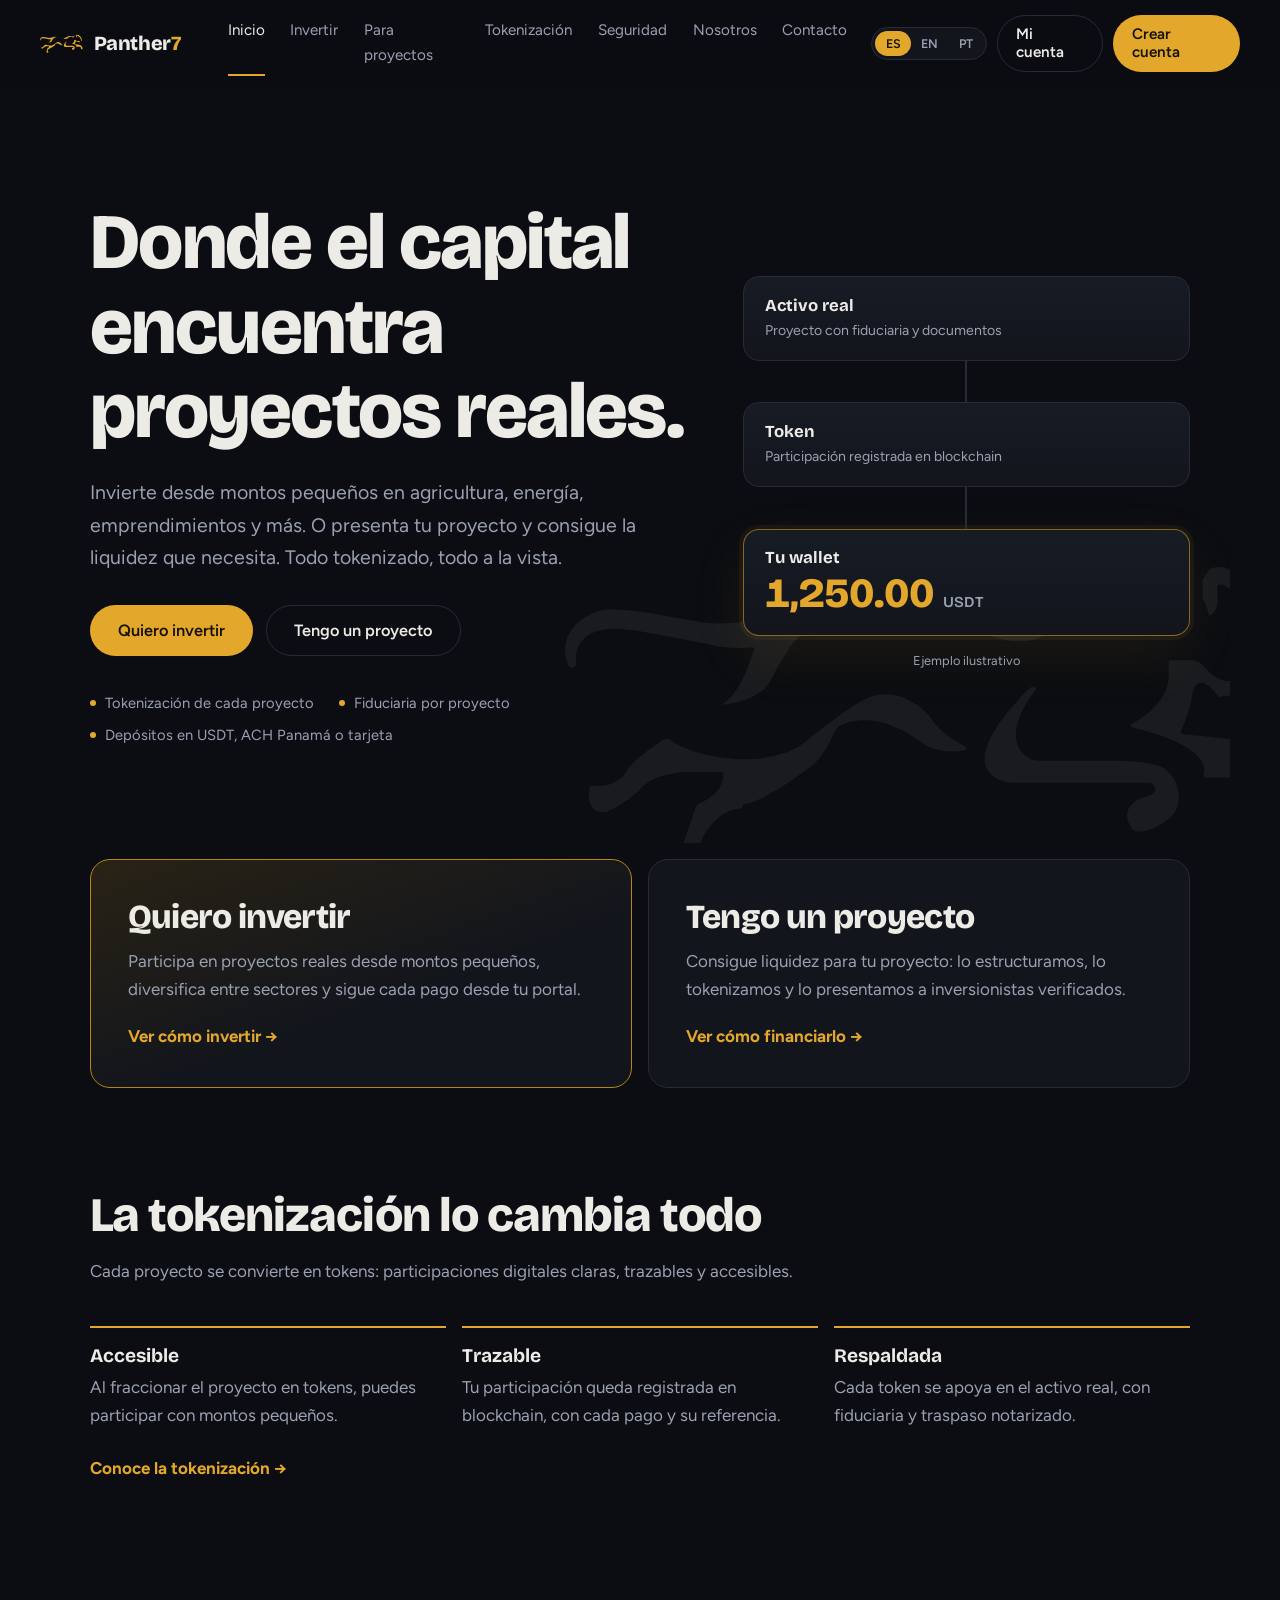
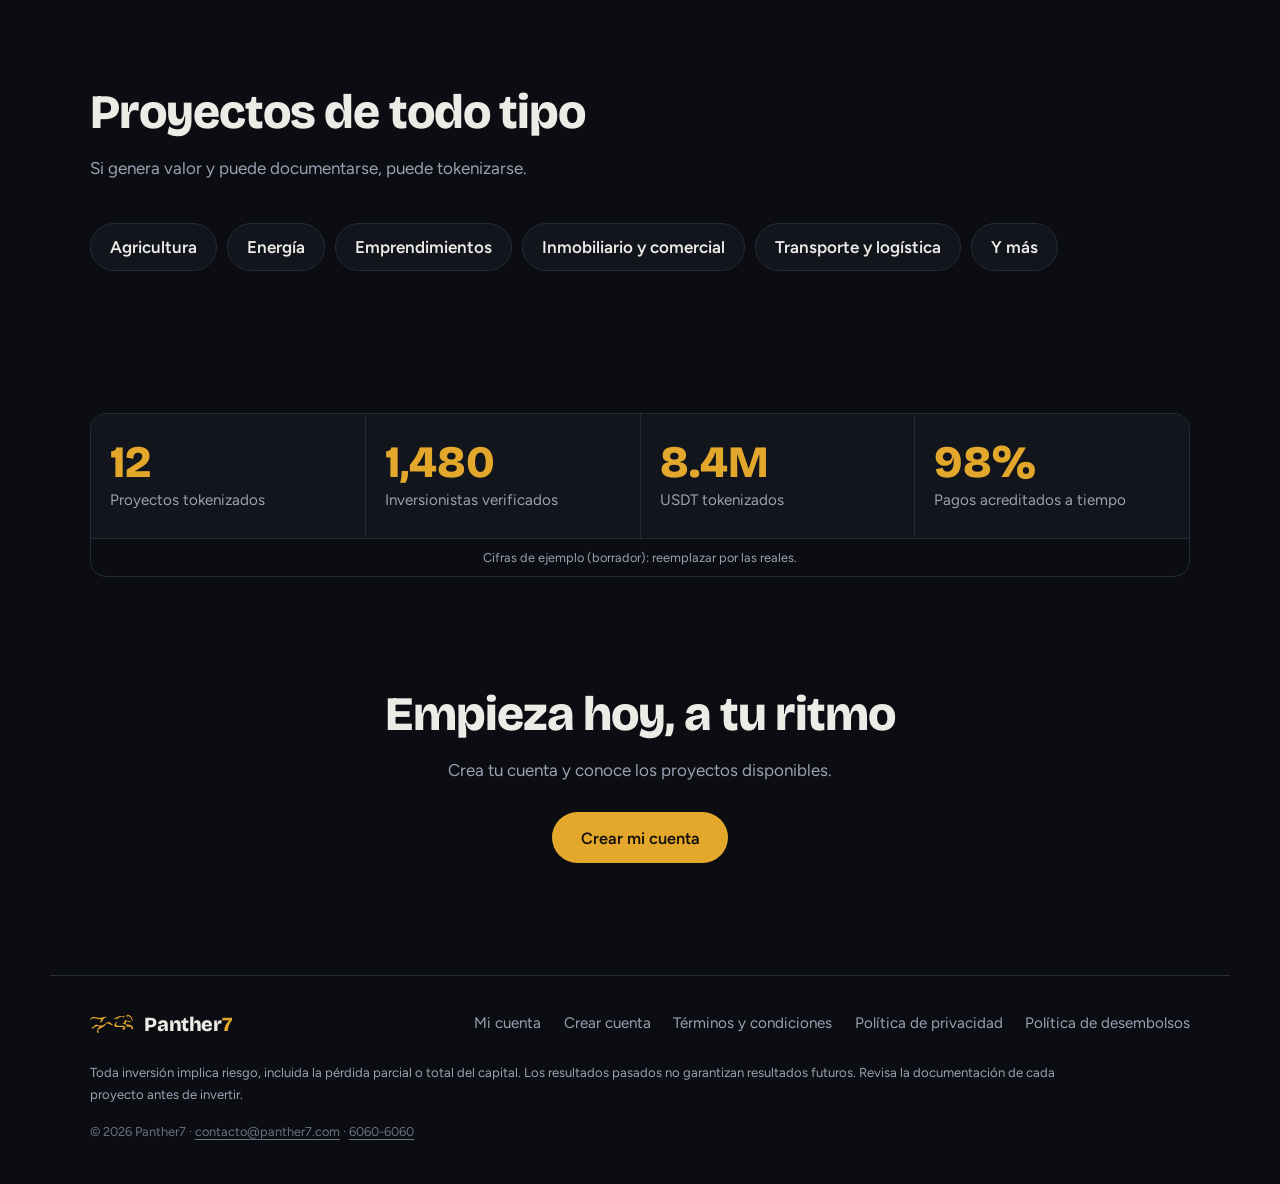
==== commit 9999328e: "Sitio v2: dos públicos (invertir / para proyectos), sección Tokenización con comparativa, home renov" ====
--- a/index.html
+++ b/index.html
@@ -15,7 +15,7 @@
 <link rel="preconnect" href="https://fonts.googleapis.com">
 <link rel="preconnect" href="https://fonts.gstatic.com" crossorigin>
 <link href="https://fonts.googleapis.com/css2?family=Bricolage+Grotesque:opsz,wght@12..96,500;12..96,700;12..96,800&family=Figtree:wght@400;500;600&display=swap" rel="stylesheet">
-<link rel="stylesheet" href="css/site.css?v=6">
+<link rel="stylesheet" href="css/site.css?v=7">
 </head>
 <body>
 <a class="skip" href="#contenido" data-i18n="skip">Saltar al contenido</a>
@@ -26,8 +26,9 @@
   </a>
   <nav class="links" aria-label="Principal">
     <a href="#inicio" data-i18n="nav.inicio">Inicio</a>
-    <a href="#como" data-i18n="nav.como">Cómo funciona</a>
-    <a href="#proyectos" data-i18n="nav.proy">Proyectos</a>
+    <a href="#invertir" data-i18n="nav.inv">Invertir</a>
+    <a href="#proyectos" data-i18n="nav.pro">Para proyectos</a>
+    <a href="#tokenizacion" data-i18n="nav.tok">Tokenización</a>
     <a href="#seguridad" data-i18n="nav.seg">Seguridad</a>
     <a href="#nosotros" data-i18n="nav.nos">Nosotros</a>
     <a href="#contacto" data-i18n="nav.contacto">Contacto</a>
@@ -47,14 +48,14 @@
   <section class="hero" id="inicio" data-vista="inicio">
     <img class="hero-pantera" src="img/panther-gold.svg" alt="" aria-hidden="true">
     <div class="hero-txt">
-      <h1 data-i18n="hero.h1">Invierte en activos reales, desde tu wallet en USDT.</h1>
-      <p class="lead" data-i18n="hero.lead">Panther7 convierte proyectos reales en tokens para que participes desde montos pequeños y sigas cada pago con total claridad.</p>
+      <h1 data-i18n="hero.h1">Donde el capital encuentra proyectos reales.</h1>
+      <p class="lead" data-i18n="hero.lead">Invierte desde montos pequeños en agricultura, energía, emprendimientos y más. O presenta tu proyecto y consigue la liquidez que necesita. Todo tokenizado, todo a la vista.</p>
       <div class="cta">
-        <a class="btn gold grande" href="https://portal.panther7.com/nueva-cuenta" data-i18n="hero.cta1">Crear mi cuenta</a>
-        <a class="btn ghost grande" href="#como" data-i18n="hero.cta2">Ver cómo funciona</a>
+        <a class="btn gold grande" href="#invertir" data-i18n="hero.cta1">Quiero invertir</a>
+        <a class="btn ghost grande" href="#proyectos" data-i18n="hero.cta2">Tengo un proyecto</a>
       </div>
       <ul class="puntos">
-        <li data-i18n="hero.p1">Cuentas verificadas</li>
+        <li data-i18n="hero.p1">Tokenización de cada proyecto</li>
         <li data-i18n="hero.p2">Fiduciaria por proyecto</li>
         <li data-i18n="hero.p3">Depósitos en USDT, ACH Panamá o tarjeta</li>
       </ul>
@@ -69,7 +70,33 @@
       <figcaption data-i18n="flujo.nota">Ejemplo ilustrativo</figcaption>
     </figure>
   </section>
-
+  <section class="dual" data-vista="inicio" aria-label="Elige tu camino">
+    <a class="camino inv" href="#invertir">
+      <h2 data-i18n="dual.i.h">Quiero invertir</h2>
+      <p data-i18n="dual.i.p">Participa en proyectos reales desde montos pequeños, diversifica entre sectores y sigue cada pago desde tu portal.</p>
+      <span class="ir" data-i18n="dual.i.c">Ver cómo invertir</span>
+    </a>
+    <a class="camino pro" href="#proyectos">
+      <h2 data-i18n="dual.p.h">Tengo un proyecto</h2>
+      <p data-i18n="dual.p.p">Consigue liquidez para tu proyecto: lo estructuramos, lo tokenizamos y lo presentamos a inversionistas verificados.</p>
+      <span class="ir" data-i18n="dual.p.c">Ver cómo financiarlo</span>
+    </a>
+  </section>
+  <section class="seccion dif" data-vista="inicio" aria-label="Tokenización">
+    <div class="cabecera"><h2 data-i18n="dif.h2">La tokenización lo cambia todo</h2><p data-i18n="dif.p">Cada proyecto se convierte en tokens: participaciones digitales claras, trazables y accesibles.</p></div>
+    <ul class="tres">
+      <li><b data-i18n="dif.1t">Accesible</b><span data-i18n="dif.1p">Al fraccionar el proyecto en tokens, puedes participar con montos pequeños.</span></li>
+      <li><b data-i18n="dif.2t">Trazable</b><span data-i18n="dif.2p">Tu participación queda registrada en blockchain, con cada pago y su referencia.</span></li>
+      <li><b data-i18n="dif.3t">Respaldada</b><span data-i18n="dif.3p">Cada token se apoya en el activo real, con fiduciaria y traspaso notarizado.</span></li>
+    </ul>
+    <a class="enlace" href="#tokenizacion" data-i18n="dif.c">Conoce la tokenización</a>
+  </section>
+  <section class="seccion" data-vista="inicio" aria-label="Tipos de proyecto">
+    <div class="cabecera"><h2 data-i18n="tip.h2">Proyectos de todo tipo</h2><p data-i18n="tip.p">Si genera valor y puede documentarse, puede tokenizarse.</p></div>
+    <ul class="chips-tipos">
+      <li data-i18n="tip.1">Agricultura</li><li data-i18n="tip.2">Energía</li><li data-i18n="tip.3">Emprendimientos</li><li data-i18n="tip.4">Inmobiliario y comercial</li><li data-i18n="tip.5">Transporte y logística</li><li data-i18n="tip.6">Y más</li>
+    </ul>
+  </section>
   <section class="cifras" data-vista="inicio" aria-label="Panther7 en cifras">
     <!-- CIFRAS DE EJEMPLO: reemplazar por las reales antes de publicar -->
     <div><strong>12</strong><span data-i18n="cif.1">Proyectos tokenizados</span></div>
@@ -78,16 +105,23 @@
     <div><strong>98%</strong><span data-i18n="cif.4">Pagos acreditados a tiempo</span></div>
     <p class="nota-borrador">Cifras de ejemplo (borrador): reemplazar por las reales.</p>
   </section>
-
-  <section class="atajos" data-vista="inicio" aria-label="Explora">
-    <a href="#como"><b data-i18n="nav.como">Cómo funciona</b><span data-i18n="at.como">Los pasos, de la cuenta al pago.</span></a>
-    <a href="#proyectos"><b data-i18n="nav.proy">Proyectos</b><span data-i18n="at.proy">Ejemplos y un simulador.</span></a>
-    <a href="#seguridad"><b data-i18n="nav.seg">Seguridad</b><span data-i18n="at.seg">Transparencia y preguntas frecuentes.</span></a>
-    <a href="#nosotros"><b data-i18n="nav.nos">Nosotros</b><span data-i18n="at.nos">Quiénes somos y con quién trabajamos.</span></a>
-    <a href="#contacto"><b data-i18n="nav.contacto">Contacto</b><span data-i18n="at.con">Escríbenos o llámanos.</span></a>
-  </section>
-
-  <section class="seccion" id="como" data-vista="como">
+  <section class="final" data-vista="inicio">
+    <h2 data-i18n="fin.h2">Empieza hoy, a tu ritmo</h2>
+    <p data-i18n="fin.p">Crea tu cuenta y conoce los proyectos disponibles.</p>
+    <a class="btn gold grande" href="https://portal.panther7.com/nueva-cuenta" data-i18n="fin.cta">Crear mi cuenta</a>
+  </section>
+  <section class="seccion" id="porque-invertir" data-vista="invertir">
+    <div class="cabecera"><h2 data-i18n="bi.h2">Haz que tu dinero trabaje en algo real</h2><p data-i18n="bi.p">Proyectos concretos, con activos y documentos que puedes revisar antes de decidir.</p></div>
+    <ul class="tarjetas">
+      <li><b data-i18n="bi.1t">Empieza con poco</b><span data-i18n="bi.1p">Gracias a la tokenización puedes participar con montos pequeños, sin grandes barreras.</span></li>
+      <li><b data-i18n="bi.2t">Diversifica</b><span data-i18n="bi.2p">Reparte tu inversión entre agricultura, energía, emprendimientos y otros sectores.</span></li>
+      <li><b data-i18n="bi.3t">Pagos programados</b><span data-i18n="bi.3p">Cada proyecto tiene su cronograma: sabes cuándo se acredita cada pago.</span></li>
+      <li><b data-i18n="bi.4t">Documentos a la vista</b><span data-i18n="bi.4p">Revisa la documentación del activo y el traspaso notarizado desde tu portal.</span></li>
+      <li><b data-i18n="bi.5t">Todo en USDT</b><span data-i18n="bi.5p">Una sola moneda, 1 a 1, sin cálculos de cambio ni sorpresas.</span></li>
+      <li><b data-i18n="bi.6t">Seguimiento total</b><span data-i18n="bi.6p">Saldo, inversiones y movimientos con referencia, siempre disponibles.</span></li>
+    </ul>
+  </section>
+  <section class="seccion" id="como" data-vista="invertir">
     <div class="cabecera">
       <h2 data-i18n="como.h2">Cuatro pasos, todo desde un solo lugar</h2>
       <p data-i18n="como.p">Sin papeleo disperso: creas tu cuenta, fondeas, eliges y haces seguimiento en el mismo portal.</p>
@@ -99,8 +133,7 @@
       <li><span class="n">4</span><h3 data-i18n="como.s4t">Recibe y haz seguimiento</h3><p data-i18n="como.s4p">Cada pago y cada movimiento queda con su referencia en tu estado de cuenta.</p></li>
     </ol>
   </section>
-
-  <section class="seccion" id="fondeo" data-vista="como">
+  <section class="seccion" id="fondeo" data-vista="invertir">
     <div class="cabecera"><h2 data-i18n="fon.h2">Fondea como te convenga</h2><p data-i18n="fon.p">Todo se acredita 1 a 1 en USDT.</p></div>
     <ul class="metodos">
       <li><b>USDT</b><span data-i18n="fon.ap">Envía desde tu wallet cripto y avisa tu envío.</span></li>
@@ -109,8 +142,38 @@
       <li><b data-i18n="fon.d">Transferencia internacional</b><span data-i18n="fon.dp">Desde tu banco en el exterior.</span></li>
     </ul>
   </section>
-
-  <section class="seccion" id="ejemplos" data-vista="proyectos">
+  <section class="seccion oscura vent" id="portal" data-vista="invertir">
+    <div class="cabecera"><h2 data-i18n="ven.h2">Tu portal, a la vista</h2><p data-i18n="ven.p">Saldo, proyectos y movimientos en un solo lugar. Datos de ejemplo.</p></div>
+    <div class="tabs" role="tablist" aria-label="Portal">
+      <button role="tab" aria-selected="true" aria-controls="v1" id="t1" data-i18n="ven.t1">Panel</button>
+      <button role="tab" aria-selected="false" aria-controls="v2" id="t2" data-i18n="ven.t2">Proyecto</button>
+      <button role="tab" aria-selected="false" aria-controls="v3" id="t3" data-i18n="ven.t3">Wallet</button>
+    </div>
+    <div class="ventana">
+      <div class="barra"><i></i><i></i><i></i><span>portal.panther7.com</span></div>
+      <div class="vista" id="v1" role="tabpanel" aria-labelledby="t1">
+        <div class="saldo"><span data-i18n="ven.saldo">Saldo disponible</span><strong>4,250.00 <small>USDT</small></strong>
+          <svg viewBox="0 0 300 60" preserveAspectRatio="none" aria-hidden="true"><polyline points="0,50 40,44 80,46 120,30 160,34 200,18 240,22 300,6" fill="none" stroke="#e3a82b" stroke-width="2.5" stroke-linejoin="round" stroke-linecap="round"/></svg>
+        </div>
+        <ul class="movs"><li class="titulo" data-i18n="ven.mov">Últimos movimientos</li>
+          <li><span data-i18n="ven.m1">Depósito · tarjeta</span><b class="pos">+500.00</b></li>
+          <li><span data-i18n="ven.m2">Pago de proyecto</span><b class="pos">+18.75</b></li>
+          <li><span data-i18n="ven.m3">Inversión</span><b class="neg">−1,000.00</b></li></ul>
+      </div>
+      <div class="vista" id="v2" role="tabpanel" aria-labelledby="t2" hidden>
+        <h3 data-i18n="eje.n1">Locales comerciales</h3>
+        <div class="avance"><span data-i18n="ven.avance">Avance de fondeo</span><div class="bar"><i style="width:72%"></i></div><b>72%</b></div>
+        <div class="datos"><div><span data-i18n="ven.plazo">Plazo</span><b>24 <span data-i18n="eje.meses">meses</span></b></div><div><span data-i18n="ven.pagos">Pagos</span><b data-i18n="eje.mens">mensuales</b></div></div>
+        <ul class="docs"><li class="titulo" data-i18n="ven.docs">Documentos</li><li data-i18n="ven.d1">Documentación del activo</li><li data-i18n="ven.d2">Traspaso al token (notarizado)</li></ul>
+      </div>
+      <div class="vista" id="v3" role="tabpanel" aria-labelledby="t3" hidden>
+        <div class="saldo"><span data-i18n="ven.addr">Tu dirección</span><strong class="mono">0x7a3F…c91B</strong></div>
+        <div class="botones"><span>USDT</span><span>ACH Panamá</span><span data-i18n="fon.c">Tarjeta</span></div>
+        <ul class="movs"><li class="titulo" data-i18n="ven.mov">Últimos movimientos</li><li><span data-i18n="ven.m1">Depósito · tarjeta</span><b class="pos">+500.00</b></li><li><span data-i18n="ven.m3">Inversión</span><b class="neg">−1,000.00</b></li></ul>
+      </div>
+    </div>
+  </section>
+  <section class="seccion" id="ejemplos" data-vista="invertir">
     <div class="cabecera"><h2 data-i18n="eje.h2">Así se ve un proyecto</h2><p data-i18n="eje.p">Ejemplos ilustrativos de cómo se presentan los proyectos. No son ofertas.</p></div>
     <div class="ejemplos">
       <article><span class="insignia" data-i18n="eje.badge">Ejemplo ilustrativo</span><h3 data-i18n="eje.n1">Locales comerciales</h3><p class="ub" data-i18n="eje.u1">Ciudad de Panamá</p>
@@ -124,8 +187,7 @@
         <div class="avance"><div class="bar"><i style="width:18%"></i></div><b>18% <span data-i18n="eje.fond">financiado</span></b></div></article>
     </div>
   </section>
-
-  <section class="seccion simul" id="simulador" data-vista="proyectos">
+  <section class="seccion simul" id="simulador" data-vista="invertir">
     <div class="cabecera"><h2 data-i18n="sim.h2">Simula tu inversión</h2><p data-i18n="sim.p">Juega con los controles y mira cómo crecería tu saldo.</p></div>
     <div class="sim-caja">
       <div class="sim-controles">
@@ -154,40 +216,129 @@
     </div>
     <p class="sim-aviso" data-i18n="sim.aviso">Estimación ilustrativa con una tasa de ejemplo. No garantiza resultados ni es una oferta.</p>
   </section>
-
-  <section class="seccion oscura vent" id="portal" data-vista="como">
-    <div class="cabecera"><h2 data-i18n="ven.h2">Tu portal, a la vista</h2><p data-i18n="ven.p">Saldo, proyectos y movimientos en un solo lugar. Datos de ejemplo.</p></div>
-    <div class="tabs" role="tablist" aria-label="Portal">
-      <button role="tab" aria-selected="true" aria-controls="v1" id="t1" data-i18n="ven.t1">Panel</button>
-      <button role="tab" aria-selected="false" aria-controls="v2" id="t2" data-i18n="ven.t2">Proyecto</button>
-      <button role="tab" aria-selected="false" aria-controls="v3" id="t3" data-i18n="ven.t3">Wallet</button>
-    </div>
-    <div class="ventana">
-      <div class="barra"><i></i><i></i><i></i><span>portal.panther7.com</span></div>
-      <div class="vista" id="v1" role="tabpanel" aria-labelledby="t1">
-        <div class="saldo"><span data-i18n="ven.saldo">Saldo disponible</span><strong>4,250.00 <small>USDT</small></strong>
-          <svg viewBox="0 0 300 60" preserveAspectRatio="none" aria-hidden="true"><polyline points="0,50 40,44 80,46 120,30 160,34 200,18 240,22 300,6" fill="none" stroke="#e3a82b" stroke-width="2.5" stroke-linejoin="round" stroke-linecap="round"/></svg>
-        </div>
-        <ul class="movs"><li class="titulo" data-i18n="ven.mov">Últimos movimientos</li>
-          <li><span data-i18n="ven.m1">Depósito · tarjeta</span><b class="pos">+500.00</b></li>
-          <li><span data-i18n="ven.m2">Pago de proyecto</span><b class="pos">+18.75</b></li>
-          <li><span data-i18n="ven.m3">Inversión</span><b class="neg">−1,000.00</b></li></ul>
-      </div>
-      <div class="vista" id="v2" role="tabpanel" aria-labelledby="t2" hidden>
-        <h3 data-i18n="eje.n1">Locales comerciales</h3>
-        <div class="avance"><span data-i18n="ven.avance">Avance de fondeo</span><div class="bar"><i style="width:72%"></i></div><b>72%</b></div>
-        <div class="datos"><div><span data-i18n="ven.plazo">Plazo</span><b>24 <span data-i18n="eje.meses">meses</span></b></div><div><span data-i18n="ven.pagos">Pagos</span><b data-i18n="eje.mens">mensuales</b></div></div>
-        <ul class="docs"><li class="titulo" data-i18n="ven.docs">Documentos</li><li data-i18n="ven.d1">Documentación del activo</li><li data-i18n="ven.d2">Traspaso al token (notarizado)</li></ul>
-      </div>
-      <div class="vista" id="v3" role="tabpanel" aria-labelledby="t3" hidden>
-        <div class="saldo"><span data-i18n="ven.addr">Tu dirección</span><strong class="mono">0x7a3F…c91B</strong></div>
-        <div class="botones"><span>USDT</span><span>ACH Panamá</span><span data-i18n="fon.c">Tarjeta</span></div>
-        <ul class="movs"><li class="titulo" data-i18n="ven.mov">Últimos movimientos</li><li><span data-i18n="ven.m1">Depósito · tarjeta</span><b class="pos">+500.00</b></li><li><span data-i18n="ven.m3">Inversión</span><b class="neg">−1,000.00</b></li></ul>
-      </div>
-    </div>
-  </section>
-
-  <section class="seccion" id="ciclo" data-vista="como">
+  <section class="seccion" id="faq-invertir" data-vista="invertir">
+    <div class="cabecera"><h2 data-i18n="fi.h2">Dudas de quien invierte</h2></div>
+    <div class="faq">
+      <details><summary data-i18n="fi.q1">¿Cuánto necesito para empezar?</summary><p data-i18n="fi.a1">Puedes empezar con un monto pequeño. El mínimo de cada proyecto aparece en su ficha.</p></details>
+      <details><summary data-i18n="fi.q2">¿Cómo sé cuándo recibo mis pagos?</summary><p data-i18n="fi.a2">Cada proyecto publica su cronograma. Los pagos se acreditan en tu wallet y quedan en tu estado de cuenta con su referencia.</p></details>
+      <details><summary data-i18n="fi.q3">¿Invertir tiene riesgos?</summary><p data-i18n="fi.a3">Sí. Todo proyecto puede tener retrasos o pérdidas, incluso del capital. Por eso mostramos la documentación y no prometemos resultados.</p></details>
+    </div>
+  </section>
+  <section class="final" data-vista="invertir">
+    <h2 data-i18n="fin.h2">Empieza hoy, a tu ritmo</h2>
+    <p data-i18n="fin.p">Crea tu cuenta y conoce los proyectos disponibles.</p>
+    <a class="btn gold grande" href="https://portal.panther7.com/nueva-cuenta" data-i18n="fin.cta">Crear mi cuenta</a>
+  </section>
+  <section class="seccion" id="para-proyectos" data-vista="proyectos">
+    <div class="doble pro-h">
+      <div>
+        <h2 data-i18n="pr.h2">Tu proyecto necesita liquidez. Nosotros ponemos la estructura.</h2>
+        <p data-i18n="pr.p">Panther7 estructura tu proyecto con una fiduciaria, lo tokeniza y lo presenta a inversionistas verificados. Tú te enfocas en ejecutarlo.</p>
+        <a class="btn gold grande" href="#contacto" data-tema="Proyecto" data-i18n="pr.cta">Presentar mi proyecto</a>
+      </div>
+      <ul class="tres uno">
+        <li><b data-i18n="pr.b1t">Liquidez</b><span data-i18n="pr.b1p">Accede a capital sin depender solo de la banca tradicional.</span></li>
+        <li><b data-i18n="pr.b2t">Más inversionistas</b><span data-i18n="pr.b2p">Al fraccionar en tokens, muchos inversionistas pueden aportar montos pequeños.</span></li>
+        <li><b data-i18n="pr.b3t">Estructura clara</b><span data-i18n="pr.b3p">Fiduciaria, documentación y traspaso notarizado desde el inicio.</span></li>
+        <li><b data-i18n="pr.b4t">Pagos ordenados</b><span data-i18n="pr.b4p">Un cronograma de pagos a los inversionistas, registrado y visible.</span></li>
+      </ul>
+    </div>
+  </section>
+
+  <section class="seccion oscura" id="tipos-proyecto" data-vista="proyectos">
+    <div class="cabecera"><h2 data-i18n="pt.h2">Para proyectos de cualquier sector</h2><p data-i18n="pt.p">Estos son algunos ejemplos. Si tu proyecto es distinto, cuéntanoslo.</p></div>
+    <ul class="tarjetas">
+      <li><b data-i18n="pt.1t">Agricultura</b><span data-i18n="pt.1p">Cultivos, ganadería y agroindustria que necesitan capital para crecer.</span></li>
+      <li><b data-i18n="pt.2t">Energía</b><span data-i18n="pt.2p">Solar, eficiencia energética y otras iniciativas con ingresos recurrentes.</span></li>
+      <li><b data-i18n="pt.3t">Emprendimientos</b><span data-i18n="pt.3p">Negocios con plan, equipo y un flujo que se pueda documentar.</span></li>
+      <li><b data-i18n="pt.4t">Inmobiliario y comercial</b><span data-i18n="pt.4p">Locales, oficinas y desarrollos con activo y renta definidos.</span></li>
+      <li><b data-i18n="pt.5t">Transporte y logística</b><span data-i18n="pt.5p">Flotas, almacenes y cadenas de suministro.</span></li>
+      <li><b data-i18n="pt.6t">Otros</b><span data-i18n="pt.6p">Salud, educación, tecnología y más: evaluamos cada caso.</span></li>
+    </ul>
+  </section>
+
+  <section class="seccion" id="proceso-proyecto" data-vista="proyectos">
+    <div class="cabecera"><h2 data-i18n="pp.h2">Del primer contacto al fondeo</h2></div>
+    <ol class="ciclo seis">
+      <li><h3 data-i18n="pp.1t">Cuéntanos</h3><p data-i18n="pp.1p">Envías los datos básicos de tu proyecto.</p></li>
+      <li><h3 data-i18n="pp.2t">Evaluación</h3><p data-i18n="pp.2p">Revisamos el proyecto, su activo y su viabilidad.</p></li>
+      <li><h3 data-i18n="pp.3t">Estructuración</h3><p data-i18n="pp.3p">Definimos la estructura con una fiduciaria y reunimos la documentación.</p></li>
+      <li><h3 data-i18n="pp.4t">Tokenización</h3><p data-i18n="pp.4p">El activo se traspasa con documento notarizado y se emiten los tokens.</p></li>
+      <li><h3 data-i18n="pp.5t">Apertura a inversionistas</h3><p data-i18n="pp.5p">Inversionistas verificados revisan tu proyecto y aportan desde su wallet.</p></li>
+      <li><h3 data-i18n="pp.6t">Desembolso y pagos</h3><p data-i18n="pp.6p">Recibes los fondos según nuestra política de desembolsos y cumples el cronograma.</p></li>
+    </ol>
+  </section>
+
+  <section class="seccion" id="requisitos" data-vista="proyectos">
+    <div class="doble">
+      <div class="lado">
+        <h2 data-i18n="rq.h2">Qué conviene tener a la mano</h2>
+        <p data-i18n="rq.p">No hace falta tenerlo todo para escribirnos, pero esto acelera la evaluación.</p>
+        <ul class="lista">
+          <li data-i18n="rq.1">Descripción del proyecto y su objetivo</li><li data-i18n="rq.2">Documentos del activo o de la empresa</li><li data-i18n="rq.3">Monto que buscas y plan de pagos</li><li data-i18n="rq.4">Datos de los responsables</li>
+        </ul>
+      </div>
+      <div class="lado inv">
+        <h2 data-i18n="rq.h3">¿Listo para empezar?</h2>
+        <p data-i18n="rq.p2">Escríbenos y un miembro del equipo te contacta para conocer tu proyecto.</p>
+        <a class="btn gold" href="#contacto" data-tema="Proyecto" data-i18n="pr.cta">Presentar mi proyecto</a>
+      </div>
+    </div>
+  </section>
+  <section class="final" data-vista="proyectos">
+    <h2 data-i18n="fin.h2">Empieza hoy, a tu ritmo</h2>
+    <p data-i18n="fin.p">Crea tu cuenta y conoce los proyectos disponibles.</p>
+    <a class="btn gold grande" href="https://portal.panther7.com/nueva-cuenta" data-i18n="fin.cta">Crear mi cuenta</a>
+  </section>
+  <section class="seccion" id="tokenizacion-que" data-vista="tokenizacion">
+    <div class="doble tok-h">
+      <div>
+        <h2 data-i18n="tk.h2">¿Qué es tokenizar un proyecto?</h2>
+        <p data-i18n="tk.p1">Tokenizar es representar la participación en un activo o proyecto real con tokens digitales registrados en blockchain. Cada token es una fracción del proyecto.</p>
+        <p data-i18n="tk.p2">Así, en lugar de un solo gran aporte, muchas personas pueden participar con montos pequeños, y cada una queda registrada con claridad.</p>
+      </div>
+      <figure class="analogia">
+        <div class="ana-bloque"><span data-i18n="tk.a1">Un proyecto</span><b>1 000 000</b></div>
+        <div class="ana-flecha" aria-hidden="true">↓</div>
+        <div class="ana-tokens" aria-hidden="true"><i></i><i></i><i></i><i></i><i></i><i></i><i></i><i></i><i></i><i></i><i></i><i></i></div>
+        <figcaption data-i18n="tk.a2">Se divide en muchas participaciones, cada una trazable.</figcaption>
+      </figure>
+    </div>
+  </section>
+
+  <section class="seccion oscura" id="tokenizacion-dif" data-vista="tokenizacion">
+    <div class="cabecera"><h2 data-i18n="td.h2">Qué cambia frente al modelo tradicional</h2><p data-i18n="td.p">Una comparación general para entender el diferencial.</p></div>
+    <div class="tabla-caja">
+      <table class="tabla">
+        <thead><tr><th></th><th class="col-p7">Panther7</th><th data-i18n="td.trad">Modelo tradicional</th></tr></thead>
+        <tbody>
+          <tr><th data-i18n="td.r1">Monto para participar</th><td data-i18n="td.r1a">Montos pequeños, por fracciones</td><td data-i18n="td.r1b">Aportes altos o cerrados</td></tr>
+          <tr><th data-i18n="td.r2">Registro de tu participación</th><td data-i18n="td.r2a">Token en blockchain</td><td data-i18n="td.r2b">Contratos y registros aparte</td></tr>
+          <tr><th data-i18n="td.r3">Respaldo del activo</th><td data-i18n="td.r3a">Fiduciaria y traspaso notarizado</td><td data-i18n="td.r3b">Varía según el caso</td></tr>
+          <tr><th data-i18n="td.r4">Seguimiento de pagos</th><td data-i18n="td.r4a">Cada pago con referencia en tu portal</td><td data-i18n="td.r4b">Reportes periódicos</td></tr>
+          <tr><th data-i18n="td.r5">Documentación</th><td data-i18n="td.r5a">A la vista antes de decidir</td><td data-i18n="td.r5b">Normalmente bajo solicitud</td></tr>
+          <tr><th data-i18n="td.r6">Moneda</th><td data-i18n="td.r6a">USDT, 1 a 1</td><td data-i18n="td.r6b">Depende del mercado y del banco</td></tr>
+        </tbody>
+      </table>
+    </div>
+    <p class="sim-aviso" data-i18n="td.nota">Comparación orientativa, no exhaustiva. Cada proyecto detalla sus propias condiciones.</p>
+  </section>
+
+  <section class="seccion" id="tokenizacion-dos" data-vista="tokenizacion">
+    <div class="doble">
+      <div class="lado">
+        <h2 data-i18n="tb.h1">Para quien invierte</h2>
+        <ul class="lista"><li data-i18n="tb.i1">Participas con montos accesibles</li><li data-i18n="tb.i2">Ves tu participación y cada pago</li><li data-i18n="tb.i3">Revisas la documentación del activo</li></ul>
+        <a class="btn ghost" href="#invertir" data-i18n="dual.i.c">Ver cómo invertir</a>
+      </div>
+      <div class="lado inv">
+        <h2 data-i18n="tb.h2">Para quien tiene el proyecto</h2>
+        <ul class="lista"><li data-i18n="tb.p1">Llegas a muchos inversionistas a la vez</li><li data-i18n="tb.p2">Obtienes liquidez con una estructura ordenada</li><li data-i18n="tb.p3">Gestionas pagos con un cronograma claro</li></ul>
+        <a class="btn gold" href="#proyectos" data-i18n="dual.p.c">Ver cómo financiarlo</a>
+      </div>
+    </div>
+  </section>
+  <section class="seccion" id="ciclo" data-vista="tokenizacion">
     <div class="cabecera"><h2 data-i18n="cic.h2">El recorrido de cada proyecto</h2></div>
     <ol class="ciclo">
       <li><h3 data-i18n="cic.s1t">Estructuración</h3><p data-i18n="cic.s1p">Se define el proyecto con su fiduciaria y se reúne la documentación del activo.</p></li>
@@ -197,7 +348,11 @@
       <li><h3 data-i18n="cic.s5t">Cierre</h3><p data-i18n="cic.s5p">Al terminar el plazo, el proyecto se cierra y queda todo registrado en tu estado de cuenta.</p></li>
     </ol>
   </section>
-
+  <section class="final" data-vista="tokenizacion">
+    <h2 data-i18n="fin.h2">Empieza hoy, a tu ritmo</h2>
+    <p data-i18n="fin.p">Crea tu cuenta y conoce los proyectos disponibles.</p>
+    <a class="btn gold grande" href="https://portal.panther7.com/nueva-cuenta" data-i18n="fin.cta">Crear mi cuenta</a>
+  </section>
   <section class="seccion oscura" id="porque" data-vista="seguridad">
     <div class="cabecera">
       <h2 data-i18n="por.h2">Pensado para que sepas dónde está tu dinero</h2>
@@ -225,47 +380,6 @@
       </article>
     </div>
   </section>
-
-  <section class="seccion" id="proyectos" data-vista="proyectos">
-    <div class="doble">
-      <div class="lado">
-        <h2 data-i18n="pro.h2">¿Tienes un proyecto?</h2>
-        <p data-i18n="pro.p">Si tu proyecto necesita capital, Panther7 te ayuda a estructurarlo, tokenizarlo y presentarlo a inversionistas verificados.</p>
-        <ul class="lista">
-          <li data-i18n="pro.l1">Estructura con fiduciaria</li>
-          <li data-i18n="pro.l2">Tokenización de la participación</li>
-          <li data-i18n="pro.l3">Pagos programados a los inversionistas</li>
-        </ul>
-        <a class="btn gold" href="https://portal.panther7.com/nueva-cuenta" data-i18n="pro.cta">Cuéntanos tu proyecto</a>
-      </div>
-      <div class="lado inv">
-        <h2 data-i18n="inv.h2">¿Quieres invertir?</h2>
-        <p data-i18n="inv.p">Empieza con un monto que te resulte cómodo y diversifica entre proyectos a tu ritmo.</p>
-        <a class="btn ghost" href="https://portal.panther7.com/nueva-cuenta" data-i18n="inv.cta">Crear mi cuenta</a>
-      </div>
-    </div>
-  </section>
-
-  <section class="seccion" id="nosotros" data-vista="nosotros">
-    <div class="doble nos">
-      <div>
-        <h2 data-i18n="nos.h2">Quiénes somos</h2>
-        <p data-i18n="nos.p1">Panther7 nace para que invertir en proyectos reales de la región sea más simple, claro y accesible.</p>
-        <p data-i18n="nos.p2">Combinamos estructura fiduciaria, documentación verificable y tecnología de tokenización para que sepas qué compras y cómo recibes tus pagos.</p>
-      </div>
-      <ul class="valores">
-        <li><b data-i18n="nos.v1">Transparencia</b><span data-i18n="nos.v1p">Documentos y movimientos siempre a la vista.</span></li>
-        <li><b data-i18n="nos.v2">Acceso</b><span data-i18n="nos.v2p">Montos pequeños, sin barreras innecesarias.</span></li>
-        <li><b data-i18n="nos.v3">Seguimiento</b><span data-i18n="nos.v3p">Cada pago con su referencia.</span></li>
-      </ul>
-    </div>
-    <div class="aliados">
-      <h3 data-i18n="nos.aliados">Aliados</h3>
-      <!-- LOGOS DE EJEMPLO: reemplazar por los reales (fiduciaria, notaría, procesador de pagos) -->
-      <div class="slots"><span data-i18n="nos.slot">Logo aliado</span><span data-i18n="nos.slot">Logo aliado</span><span data-i18n="nos.slot">Logo aliado</span><span data-i18n="nos.slot">Logo aliado</span></div>
-    </div>
-  </section>
-
   <section class="seccion" id="preguntas" data-vista="seguridad">
     <div class="cabecera"><h2 data-i18n="faq.h2">Preguntas frecuentes</h2></div>
     <div class="faq">
@@ -276,7 +390,25 @@
       <details><summary data-i18n="faq.q5">¿Cómo sigo mis inversiones?</summary><p data-i18n="faq.a5">Desde tu portal ves tus inversiones, los pagos programados y todos tus movimientos con su referencia.</p></details>
     </div>
   </section>
-
+  <section class="seccion" id="nosotros" data-vista="nosotros">
+    <div class="doble nos">
+      <div>
+        <h2 data-i18n="nos.h2">Quiénes somos</h2>
+        <p data-i18n="nos.p1">Panther7 nace para que invertir en proyectos reales de la región sea más simple, claro y accesible.</p>
+        <p data-i18n="nos.p2">Combinamos estructura fiduciaria, documentación verificable y tecnología de tokenización para que sepas qué compras y cómo recibes tus pagos.</p>
+      </div>
+      <ul class="valores">
+        <li><b data-i18n="nos.v1">Transparencia</b><span data-i18n="nos.v1p">Documentos y movimientos siempre a la vista.</span></li>
+        <li><b data-i18n="nos.v2">Acceso</b><span data-i18n="nos.v2p">Montos pequeños, sin barreras innecesarias.</span></li>
+        <li><b data-i18n="nos.v3">Seguimiento</b><span data-i18n="nos.v3p">Cada pago con su referencia.</span></li>
+      </ul>
+    </div>
+    <div class="aliados">
+      <h3 data-i18n="nos.aliados">Aliados</h3>
+      <!-- LOGOS DE EJEMPLO: reemplazar por los reales (fiduciaria, notaría, procesador de pagos) -->
+      <div class="slots"><span data-i18n="nos.slot">Logo aliado</span><span data-i18n="nos.slot">Logo aliado</span><span data-i18n="nos.slot">Logo aliado</span><span data-i18n="nos.slot">Logo aliado</span></div>
+    </div>
+  </section>
   <section class="seccion contacto" id="contacto" data-vista="contacto">
     <div class="cabecera">
       <h2 data-i18n="con.h2">Hablemos</h2>
@@ -306,12 +438,6 @@
       <p class="estado mal" data-e="envio" hidden data-i18n="frm.envio">No pudimos enviarlo. Escríbenos a contacto@panther7.com.</p>
     </form>
 
-  </section>
-
-  <section class="final" data-vista="inicio como contacto">
-    <h2 data-i18n="fin.h2">Empieza hoy, a tu ritmo</h2>
-    <p data-i18n="fin.p">Crea tu cuenta y conoce los proyectos disponibles.</p>
-    <a class="btn gold grande" href="https://portal.panther7.com/nueva-cuenta" data-i18n="hero.cta1">Crear mi cuenta</a>
   </section>
 </main>
 
@@ -329,6 +455,6 @@
   <p class="aviso" data-i18n="pie.aviso">Toda inversión implica riesgo, incluida la pérdida parcial o total del capital. Los resultados pasados no garantizan resultados futuros. Revisa la documentación de cada proyecto antes de invertir.</p>
   <p class="copy">© <span id="anio">2026</span> Panther7 · <a href="mailto:contacto@panther7.com">contacto@panther7.com</a> · <a href="tel:+50760606060">6060-6060</a></p>
 </footer>
-<script src="js/site.js?v=6"></script>
+<script src="js/site.js?v=7"></script>
 </body>
 </html>
--- a/css/site.css
+++ b/css/site.css
@@ -291,3 +291,58 @@
 .estado.ok{background:rgba(94,201,138,.12);color:#5ec98a}
 .estado.mal{background:rgba(229,138,126,.12);color:#e58a7e}
 @media (max-width:640px){.fila2{grid-template-columns:1fr}}
+
+/* ===== v2: dos públicos y tokenización ===== */
+.dual{max-width:var(--max);margin:0 auto;padding:0 var(--g);display:grid;grid-template-columns:1fr 1fr;gap:1rem;margin-top:1rem}
+.camino{display:block;border:1px solid var(--line);border-radius:calc(var(--r) + 4px);padding:clamp(1.5rem,3vw,2.3rem);background:var(--panel);transition:border-color .2s,transform .2s;position:relative;overflow:hidden}
+.camino.inv{background:linear-gradient(160deg,rgba(227,168,43,.14),var(--panel) 60%);border-color:var(--gold-d)}
+.camino:hover{transform:translateY(-3px);border-color:var(--gold)}
+.camino h2{font:800 clamp(1.5rem,3vw,2.1rem) var(--display);margin:0 0 .6rem}
+.camino p{color:var(--mute);margin:0 0 1.2rem;max-width:34rem}
+.camino .ir{color:var(--gold);font-weight:700}
+.camino .ir::after{content:" →"}
+.tres{list-style:none;margin:0;padding:0;display:grid;grid-template-columns:repeat(3,1fr);gap:1rem}
+.tres li{border-top:2px solid var(--gold);padding-top:1rem}
+.tres b{display:block;font:700 1.2rem var(--display);margin-bottom:.35rem}
+.tres span{color:var(--mute)}
+.tres.uno{grid-template-columns:1fr 1fr;gap:1.2rem}
+.enlace{display:inline-block;margin-top:1.6rem;color:var(--gold);font-weight:700}
+.enlace::after{content:" →"}
+.chips-tipos{list-style:none;margin:0;padding:0;display:flex;flex-wrap:wrap;gap:.6rem}
+.chips-tipos li{border:1px solid var(--line);background:var(--panel);border-radius:999px;padding:.55rem 1.2rem;font-weight:600}
+.tarjetas{list-style:none;margin:0;padding:0;display:grid;grid-template-columns:repeat(3,1fr);gap:1rem}
+.tarjetas li{background:var(--panel);border:1px solid var(--line);border-radius:var(--r);padding:1.4rem 1.5rem}
+.oscura .tarjetas li{background:var(--bg)}
+.tarjetas b{display:block;font:700 1.15rem var(--display);margin-bottom:.4rem}
+.tarjetas span{color:var(--mute);font-size:.96rem}
+.ciclo.seis{grid-template-columns:repeat(3,1fr);row-gap:2rem}
+.pro-h,.tok-h{align-items:center;gap:2.5rem}
+.pro-h h2,.tok-h h2{font-size:clamp(1.9rem,4vw,3rem);font-weight:800;margin-bottom:1rem}
+.pro-h p,.tok-h p{color:var(--mute)}
+.pro-h .btn{margin-top:1.4rem}
+.analogia{margin:0;background:var(--panel);border:1px solid var(--line);border-radius:var(--r);padding:1.6rem;text-align:center}
+.ana-bloque{border:1px solid var(--gold-d);border-radius:12px;padding:1.1rem;background:rgba(227,168,43,.08)}
+.ana-bloque span{display:block;color:var(--mute);font-size:.9rem}
+.ana-bloque b{font:800 1.8rem var(--display);color:var(--gold)}
+.ana-flecha{color:var(--mute);margin:.6rem 0;font-size:1.3rem}
+.ana-tokens{display:grid;grid-template-columns:repeat(6,1fr);gap:.4rem}
+.ana-tokens i{aspect-ratio:1;border-radius:50%;border:2px solid var(--gold);background:rgba(227,168,43,.15)}
+.analogia figcaption{margin-top:1rem;color:var(--mute);font-size:.9rem}
+.tabla-caja{overflow-x:auto;border:1px solid var(--line);border-radius:var(--r);background:var(--bg)}
+.tabla{width:100%;border-collapse:collapse;min-width:34rem}
+.tabla th,.tabla td{text-align:left;padding:.95rem 1.2rem;border-bottom:1px solid var(--line);font-size:.98rem}
+.tabla tbody tr:last-child th,.tabla tbody tr:last-child td{border-bottom:0}
+.tabla thead th{font:700 1rem var(--display);color:var(--mute)}
+.tabla tbody th{font-weight:600;color:var(--text);width:28%}
+.tabla td{color:var(--mute)}
+.col-p7,.tabla td:nth-child(2){background:rgba(227,168,43,.08)}
+.tabla thead .col-p7{color:var(--gold)}
+.tabla td:nth-child(2){color:var(--text)}
+@media (max-width:980px){
+  .dual{grid-template-columns:1fr}
+  .tres,.tarjetas,.ciclo.seis{grid-template-columns:1fr 1fr}
+}
+@media (max-width:640px){
+  .tres,.tres.uno,.tarjetas,.ciclo.seis{grid-template-columns:1fr}
+}
+.pro-h p,.tok-h p{margin:0 0 1rem}
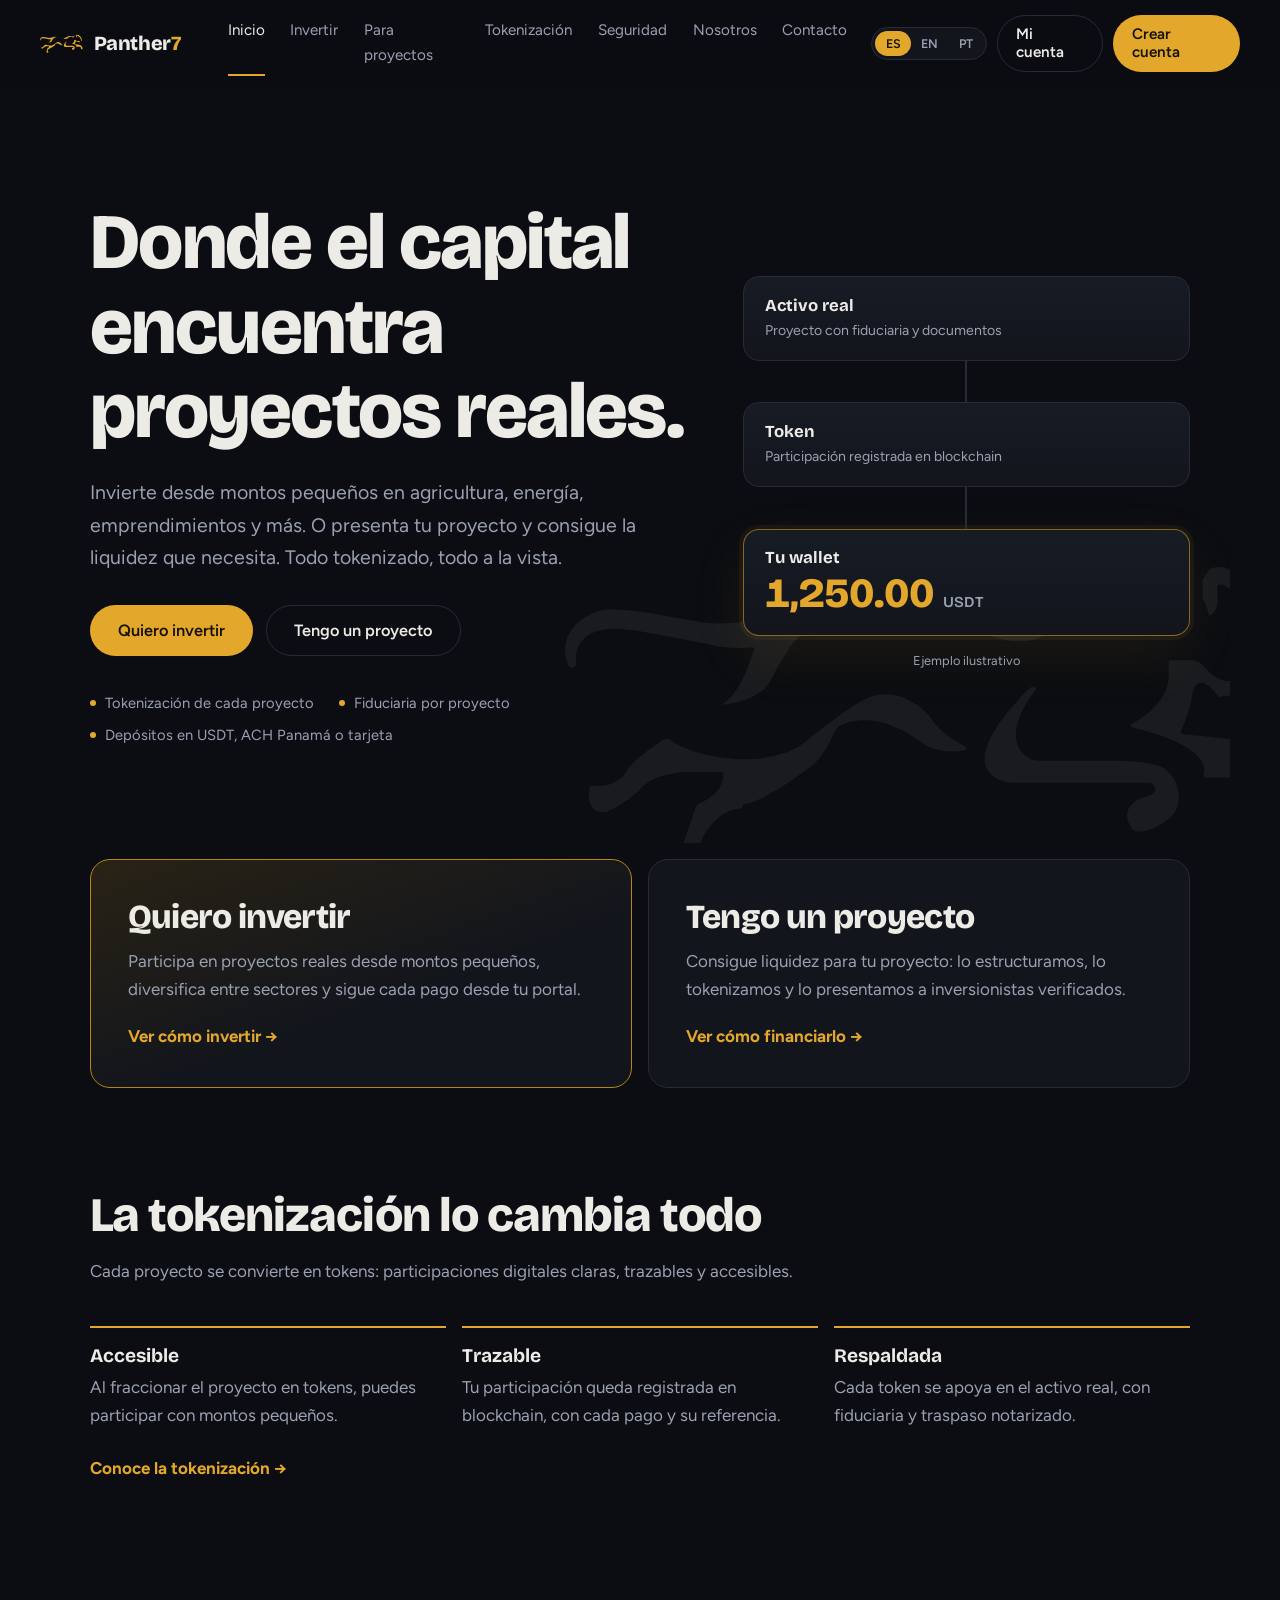
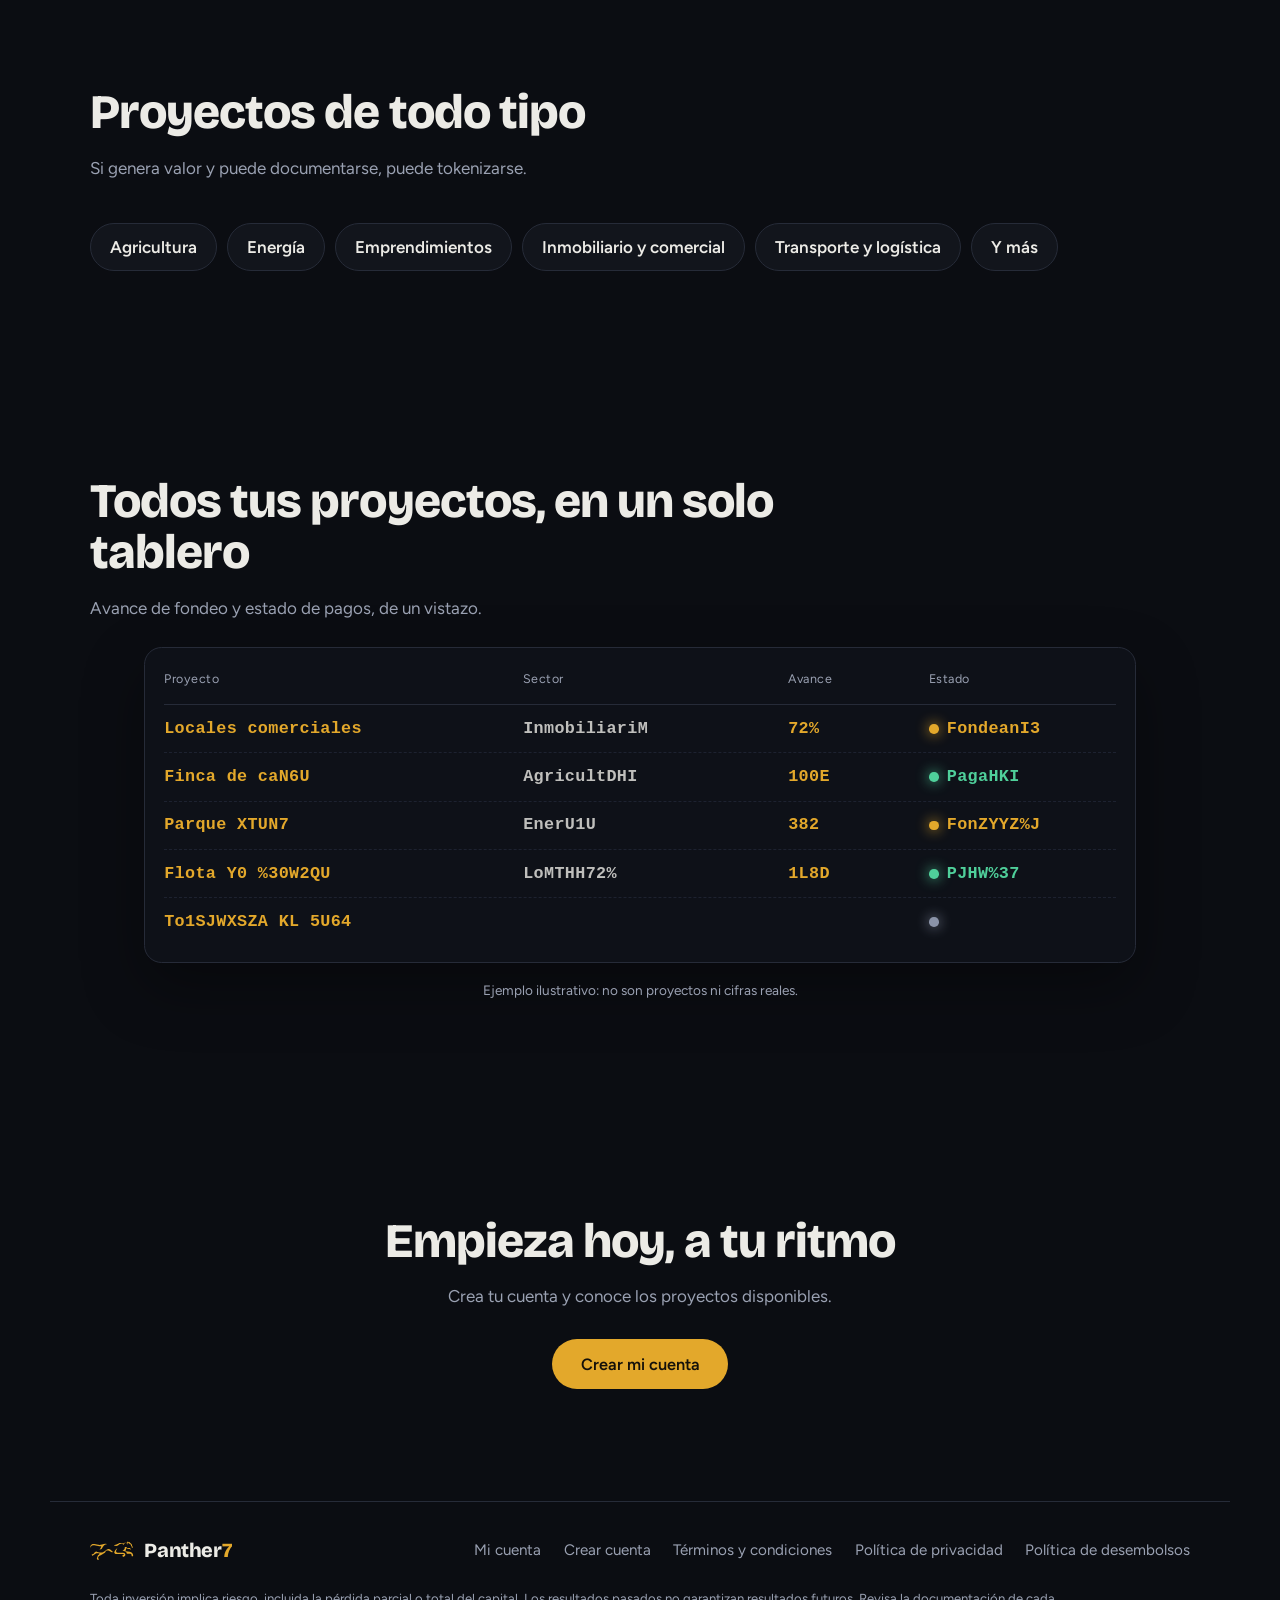
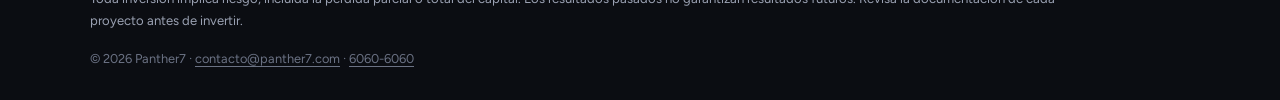
==== commit a2eb433c: "Sitio: tablero animado de proyectos (ejemplo), se retiran las cifras de ejemplo, FAQ del mercado sec" ====
--- a/index.html
+++ b/index.html
@@ -15,7 +15,7 @@
 <link rel="preconnect" href="https://fonts.googleapis.com">
 <link rel="preconnect" href="https://fonts.gstatic.com" crossorigin>
 <link href="https://fonts.googleapis.com/css2?family=Bricolage+Grotesque:opsz,wght@12..96,500;12..96,700;12..96,800&family=Figtree:wght@400;500;600&display=swap" rel="stylesheet">
-<link rel="stylesheet" href="css/site.css?v=7">
+<link rel="stylesheet" href="css/site.css?v=8">
 </head>
 <body>
 <a class="skip" href="#contenido" data-i18n="skip">Saltar al contenido</a>
@@ -24,7 +24,7 @@
   <a class="brand" href="#inicio" aria-label="Panther7">
     <img src="img/panther-gold.svg" alt="" width="44" height="19"><span>Panther<b>7</b></span>
   </a>
-  <nav class="links" aria-label="Principal">
+  <nav class="links" id="menu-links" aria-label="Principal">
     <a href="#inicio" data-i18n="nav.inicio">Inicio</a>
     <a href="#invertir" data-i18n="nav.inv">Invertir</a>
     <a href="#proyectos" data-i18n="nav.pro">Para proyectos</a>
@@ -32,7 +32,10 @@
     <a href="#seguridad" data-i18n="nav.seg">Seguridad</a>
     <a href="#nosotros" data-i18n="nav.nos">Nosotros</a>
     <a href="#contacto" data-i18n="nav.contacto">Contacto</a>
+    <a class="solo-movil btn ghost" href="https://portal.panther7.com/portal" data-i18n="nav.cuenta">Mi cuenta</a>
+    <a class="solo-movil btn gold" href="https://portal.panther7.com/nueva-cuenta" data-i18n="nav.registro">Crear cuenta</a>
   </nav>
+  <button class="menu-btn" type="button" id="menu-btn" aria-label="Menú" aria-expanded="false" aria-controls="menu-links"><i></i><i></i><i></i></button>
   <div class="acciones">
     <div class="idioma" role="group" aria-label="Idioma">
       <button type="button" data-lang="es" aria-pressed="true">ES</button>
@@ -97,13 +100,17 @@
       <li data-i18n="tip.1">Agricultura</li><li data-i18n="tip.2">Energía</li><li data-i18n="tip.3">Emprendimientos</li><li data-i18n="tip.4">Inmobiliario y comercial</li><li data-i18n="tip.5">Transporte y logística</li><li data-i18n="tip.6">Y más</li>
     </ul>
   </section>
-  <section class="cifras" data-vista="inicio" aria-label="Panther7 en cifras">
-    <!-- CIFRAS DE EJEMPLO: reemplazar por las reales antes de publicar -->
-    <div><strong>12</strong><span data-i18n="cif.1">Proyectos tokenizados</span></div>
-    <div><strong>1,480</strong><span data-i18n="cif.2">Inversionistas verificados</span></div>
-    <div><strong>8.4M</strong><span data-i18n="cif.3">USDT tokenizados</span></div>
-    <div><strong>98%</strong><span data-i18n="cif.4">Pagos acreditados a tiempo</span></div>
-    <p class="nota-borrador">Cifras de ejemplo (borrador): reemplazar por las reales.</p>
+  <section class="seccion tablero" data-vista="inicio" aria-label="Tablero de proyectos">
+    <div class="cabecera"><h2 data-i18n="tbl.h2">Todos tus proyectos, en un solo tablero</h2><p data-i18n="tbl.p">Avance de fondeo y estado de pagos, de un vistazo.</p></div>
+    <div class="tabl" id="tabl" role="table" aria-label="Ejemplo de tablero">
+      <div class="tabl-cab" role="row"><span role="columnheader" data-i18n="tbl.c1">Proyecto</span><span role="columnheader" data-i18n="tbl.c2">Sector</span><span role="columnheader" data-i18n="tbl.c3">Avance</span><span role="columnheader" data-i18n="tbl.c4">Estado</span></div>
+      <div class="tabl-fila" role="row"><span class="flap" role="cell" data-i18n="tbl.n1">Locales comerciales</span><span class="flap mute" role="cell" data-i18n="tbl.n1s">Inmobiliario</span><span class="flap" role="cell">72%</span><span class="flap est f" role="cell" data-i18n="tbl.e1">Fondeando</span></div>
+      <div class="tabl-fila" role="row"><span class="flap" role="cell" data-i18n="tbl.n2">Finca de cacao</span><span class="flap mute" role="cell" data-i18n="tbl.n2s">Agricultura</span><span class="flap" role="cell">100%</span><span class="flap est p" role="cell" data-i18n="tbl.e2">Pagando</span></div>
+      <div class="tabl-fila" role="row"><span class="flap" role="cell" data-i18n="tbl.n3">Parque solar</span><span class="flap mute" role="cell" data-i18n="tbl.n3s">Energía</span><span class="flap" role="cell">38%</span><span class="flap est f" role="cell" data-i18n="tbl.e1">Fondeando</span></div>
+      <div class="tabl-fila" role="row"><span class="flap" role="cell" data-i18n="tbl.n4">Flota de reparto</span><span class="flap mute" role="cell" data-i18n="tbl.n4s">Logística</span><span class="flap" role="cell">100%</span><span class="flap est p" role="cell" data-i18n="tbl.e2">Pagando</span></div>
+      <div class="tabl-fila" role="row"><span class="flap" role="cell" data-i18n="tbl.n5">Tostaduría de café</span><span class="flap mute" role="cell" data-i18n="tbl.n5s">Emprendimiento</span><span class="flap" role="cell">15%</span><span class="flap est s" role="cell" data-i18n="tbl.e3">Próximamente</span></div>
+    </div>
+    <p class="tabl-nota" data-i18n="tbl.nota">Ejemplo ilustrativo: no son proyectos ni cifras reales.</p>
   </section>
   <section class="final" data-vista="inicio">
     <h2 data-i18n="fin.h2">Empieza hoy, a tu ritmo</h2>
@@ -118,7 +125,7 @@
       <li><b data-i18n="bi.3t">Pagos programados</b><span data-i18n="bi.3p">Cada proyecto tiene su cronograma: sabes cuándo se acredita cada pago.</span></li>
       <li><b data-i18n="bi.4t">Documentos a la vista</b><span data-i18n="bi.4p">Revisa la documentación del activo y el traspaso notarizado desde tu portal.</span></li>
       <li><b data-i18n="bi.5t">Todo en USDT</b><span data-i18n="bi.5p">Una sola moneda, 1 a 1, sin cálculos de cambio ni sorpresas.</span></li>
-      <li><b data-i18n="bi.6t">Seguimiento total</b><span data-i18n="bi.6p">Saldo, inversiones y movimientos con referencia, siempre disponibles.</span></li>
+      <li><b data-i18n="bi.6t">Seguimiento total</b><span data-i18n="bi.6p">Saldo, inversiones y movimientos con referencia, y tus tokens en tu cartera blockchain, siempre disponibles.</span></li>
     </ul>
   </section>
   <section class="seccion" id="como" data-vista="invertir">
@@ -147,7 +154,7 @@
     <div class="tabs" role="tablist" aria-label="Portal">
       <button role="tab" aria-selected="true" aria-controls="v1" id="t1" data-i18n="ven.t1">Panel</button>
       <button role="tab" aria-selected="false" aria-controls="v2" id="t2" data-i18n="ven.t2">Proyecto</button>
-      <button role="tab" aria-selected="false" aria-controls="v3" id="t3" data-i18n="ven.t3">Wallet</button>
+      <button role="tab" aria-selected="false" aria-controls="v3" id="t3" data-i18n="ven.t3">Cartera blockchain</button>
     </div>
     <div class="ventana">
       <div class="barra"><i></i><i></i><i></i><span>portal.panther7.com</span></div>
@@ -169,6 +176,7 @@
       <div class="vista" id="v3" role="tabpanel" aria-labelledby="t3" hidden>
         <div class="saldo"><span data-i18n="ven.addr">Tu dirección</span><strong class="mono">0x7a3F…c91B</strong></div>
         <div class="botones"><span>USDT</span><span>ACH Panamá</span><span data-i18n="fon.c">Tarjeta</span></div>
+        <ul class="movs"><li class="titulo" data-i18n="ven.tk">Tus tokens</li><li><span data-i18n="ven.tk1">Locales comerciales · LOC</span><b class="pos">1,000.00</b></li><li><span data-i18n="ven.tk2">Verificable en la blockchain pública</span><b class="pos">✓</b></li></ul>
         <ul class="movs"><li class="titulo" data-i18n="ven.mov">Últimos movimientos</li><li><span data-i18n="ven.m1">Depósito · tarjeta</span><b class="pos">+500.00</b></li><li><span data-i18n="ven.m3">Inversión</span><b class="neg">−1,000.00</b></li></ul>
       </div>
     </div>
@@ -221,6 +229,7 @@
     <div class="faq">
       <details><summary data-i18n="fi.q1">¿Cuánto necesito para empezar?</summary><p data-i18n="fi.a1">Puedes empezar con un monto pequeño. El mínimo de cada proyecto aparece en su ficha.</p></details>
       <details><summary data-i18n="fi.q2">¿Cómo sé cuándo recibo mis pagos?</summary><p data-i18n="fi.a2">Cada proyecto publica su cronograma. Los pagos se acreditan en tu wallet y quedan en tu estado de cuenta con su referencia.</p></details>
+      <details><summary data-i18n="fi.q4">¿Puedo vender mis tokens antes de que termine el proyecto?</summary><p data-i18n="fi.a4">Puedes poner tus tokens a la venta en el mercado secundario del portal, y otros inversionistas verificados pueden comprarlos. No garantizamos que haya comprador ni a qué precio.</p></details>
       <details><summary data-i18n="fi.q3">¿Invertir tiene riesgos?</summary><p data-i18n="fi.a3">Sí. Todo proyecto puede tener retrasos o pérdidas, incluso del capital. Por eso mostramos la documentación y no prometemos resultados.</p></details>
     </div>
   </section>
@@ -455,6 +464,6 @@
   <p class="aviso" data-i18n="pie.aviso">Toda inversión implica riesgo, incluida la pérdida parcial o total del capital. Los resultados pasados no garantizan resultados futuros. Revisa la documentación de cada proyecto antes de invertir.</p>
   <p class="copy">© <span id="anio">2026</span> Panther7 · <a href="mailto:contacto@panther7.com">contacto@panther7.com</a> · <a href="tel:+50760606060">6060-6060</a></p>
 </footer>
-<script src="js/site.js?v=7"></script>
+<script src="js/site.js?v=8"></script>
 </body>
 </html>
--- a/css/site.css
+++ b/css/site.css
@@ -346,3 +346,40 @@
   .tres,.tres.uno,.tarjetas,.ciclo.seis{grid-template-columns:1fr}
 }
 .pro-h p,.tok-h p{margin:0 0 1rem}
+
+/* ===== menú móvil desplegable ===== */
+.menu-btn,.solo-movil{display:none}
+@media (max-width:980px){
+  .nav{flex-wrap:nowrap;row-gap:0;position:sticky}
+  .nav .acciones .btn{display:none}
+  .acciones{margin-left:auto}
+  .menu-btn{display:inline-flex;flex-direction:column;justify-content:center;gap:4px;width:2.6rem;height:2.6rem;padding:0 .7rem;background:var(--panel);border:1px solid var(--line);border-radius:12px;cursor:pointer;margin-left:.6rem}
+  .menu-btn i{display:block;height:2px;background:var(--text);border-radius:2px;transition:transform .2s,opacity .2s}
+  .nav.abierto .menu-btn i:nth-child(1){transform:translateY(6px) rotate(45deg)}
+  .nav.abierto .menu-btn i:nth-child(2){opacity:0}
+  .nav.abierto .menu-btn i:nth-child(3){transform:translateY(-6px) rotate(-45deg)}
+  .nav .links{display:none!important}
+  .nav.abierto .links{display:flex!important;flex-direction:column;gap:0;position:absolute;top:100%;left:0;right:0;width:auto;margin:0;padding:.6rem var(--g) 1.2rem;background:var(--bg);border-bottom:1px solid var(--line);overflow:visible;white-space:normal;box-shadow:0 18px 40px rgba(0,0,0,.45)}
+  .nav.abierto .links a:not(.btn){padding:.95rem .2rem;font-size:1.05rem;border-bottom:1px solid var(--line);box-shadow:none}
+  .nav.abierto .links a[aria-current]:not(.btn){color:var(--gold)}
+  .nav.abierto .links .solo-movil{display:inline-flex;justify-content:center;margin-top:.8rem;border-bottom:0}
+  .nav .btn.ghost{display:none}
+  .nav.abierto .links .solo-movil.ghost{display:inline-flex}
+}
+@media (max-width:980px){.menu-btn{order:3}.acciones{order:2}}
+
+/* Tablero estilo salidas de aeropuerto */
+.tablero .cabecera{margin-bottom:1.6rem}
+.tabl{max-width:62rem;margin:0 auto;background:#0e1118;border:1px solid var(--line);border-radius:1.1rem;padding:.4rem 1.2rem 1rem;box-shadow:0 24px 60px rgba(0,0,0,.35)}
+.tabl-cab,.tabl-fila{display:grid;grid-template-columns:2.2fr 1.6fr .8fr 1.2fr;gap:1rem;align-items:center}
+.tabl-cab{padding:.9rem 0;color:var(--mute);font-size:.78rem;letter-spacing:.04em;border-bottom:1px solid var(--line)}
+.tabl-fila{padding:.85rem 0;border-bottom:1px dashed #1d2230;font:600 1.05rem/1.2 ui-monospace,SFMono-Regular,Menlo,Consolas,monospace;letter-spacing:.02em}
+.tabl-fila:last-child{border-bottom:0}
+.tabl .flap{color:var(--gold);white-space:nowrap;overflow:hidden;text-overflow:ellipsis}
+.tabl .flap.mute{color:var(--text);opacity:.8}
+.tabl .flap.est{display:inline-flex;align-items:center;gap:.5rem}
+.tabl .flap.est:before{content:"";width:.6rem;height:.6rem;border-radius:50%;flex:none;background:currentColor;box-shadow:0 0 .8rem currentColor}
+.tabl .flap.est.f{color:#e3a82b}.tabl .flap.est.p{color:#4fcf9a}.tabl .flap.est.s{color:#8a93a8}
+.tabl-nota{text-align:center;color:var(--mute);font-size:.85rem;margin:1rem 0 0}
+@media(max-width:640px){.tabl-cab span:nth-child(2),.tabl-fila .flap:nth-child(2){display:none}.tabl-cab,.tabl-fila{grid-template-columns:2fr .8fr 1.3fr;gap:.6rem}.tabl-fila{font-size:.9rem}}
+.tabl .flap.est{overflow:visible}
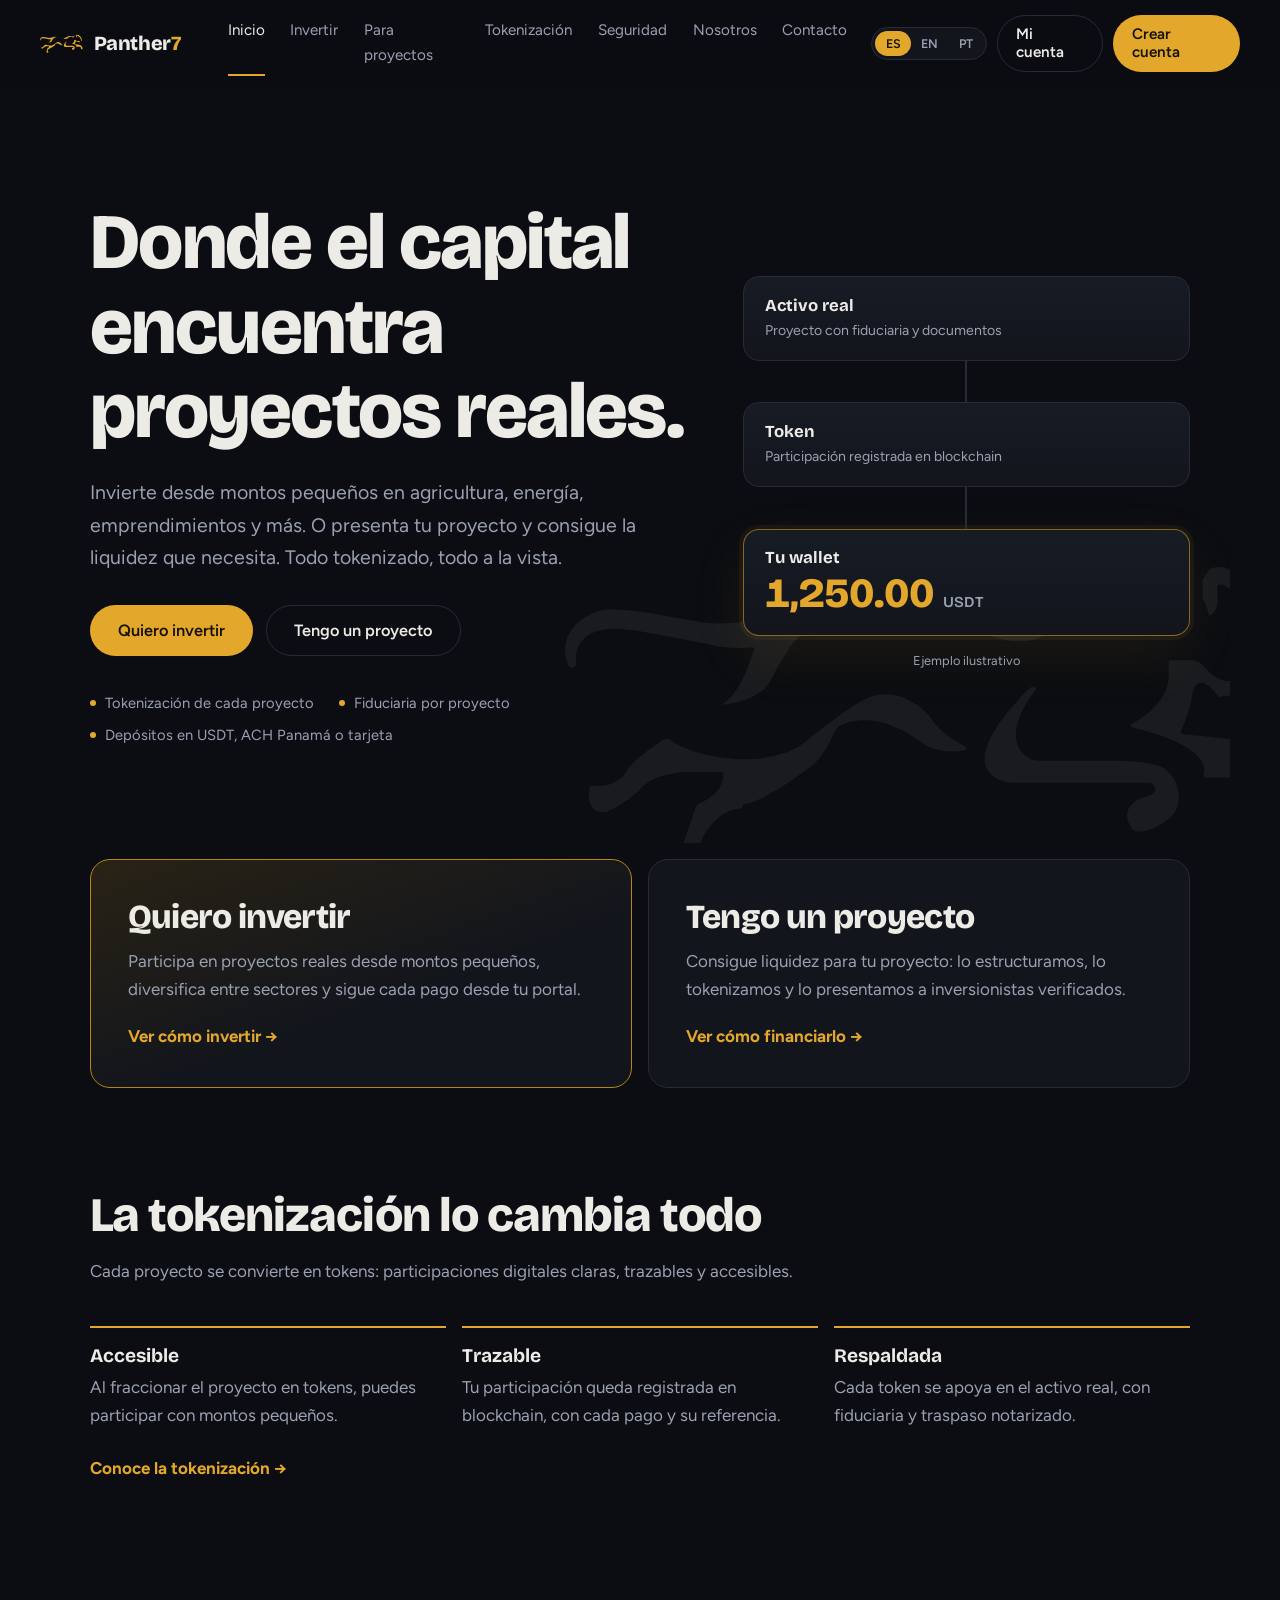
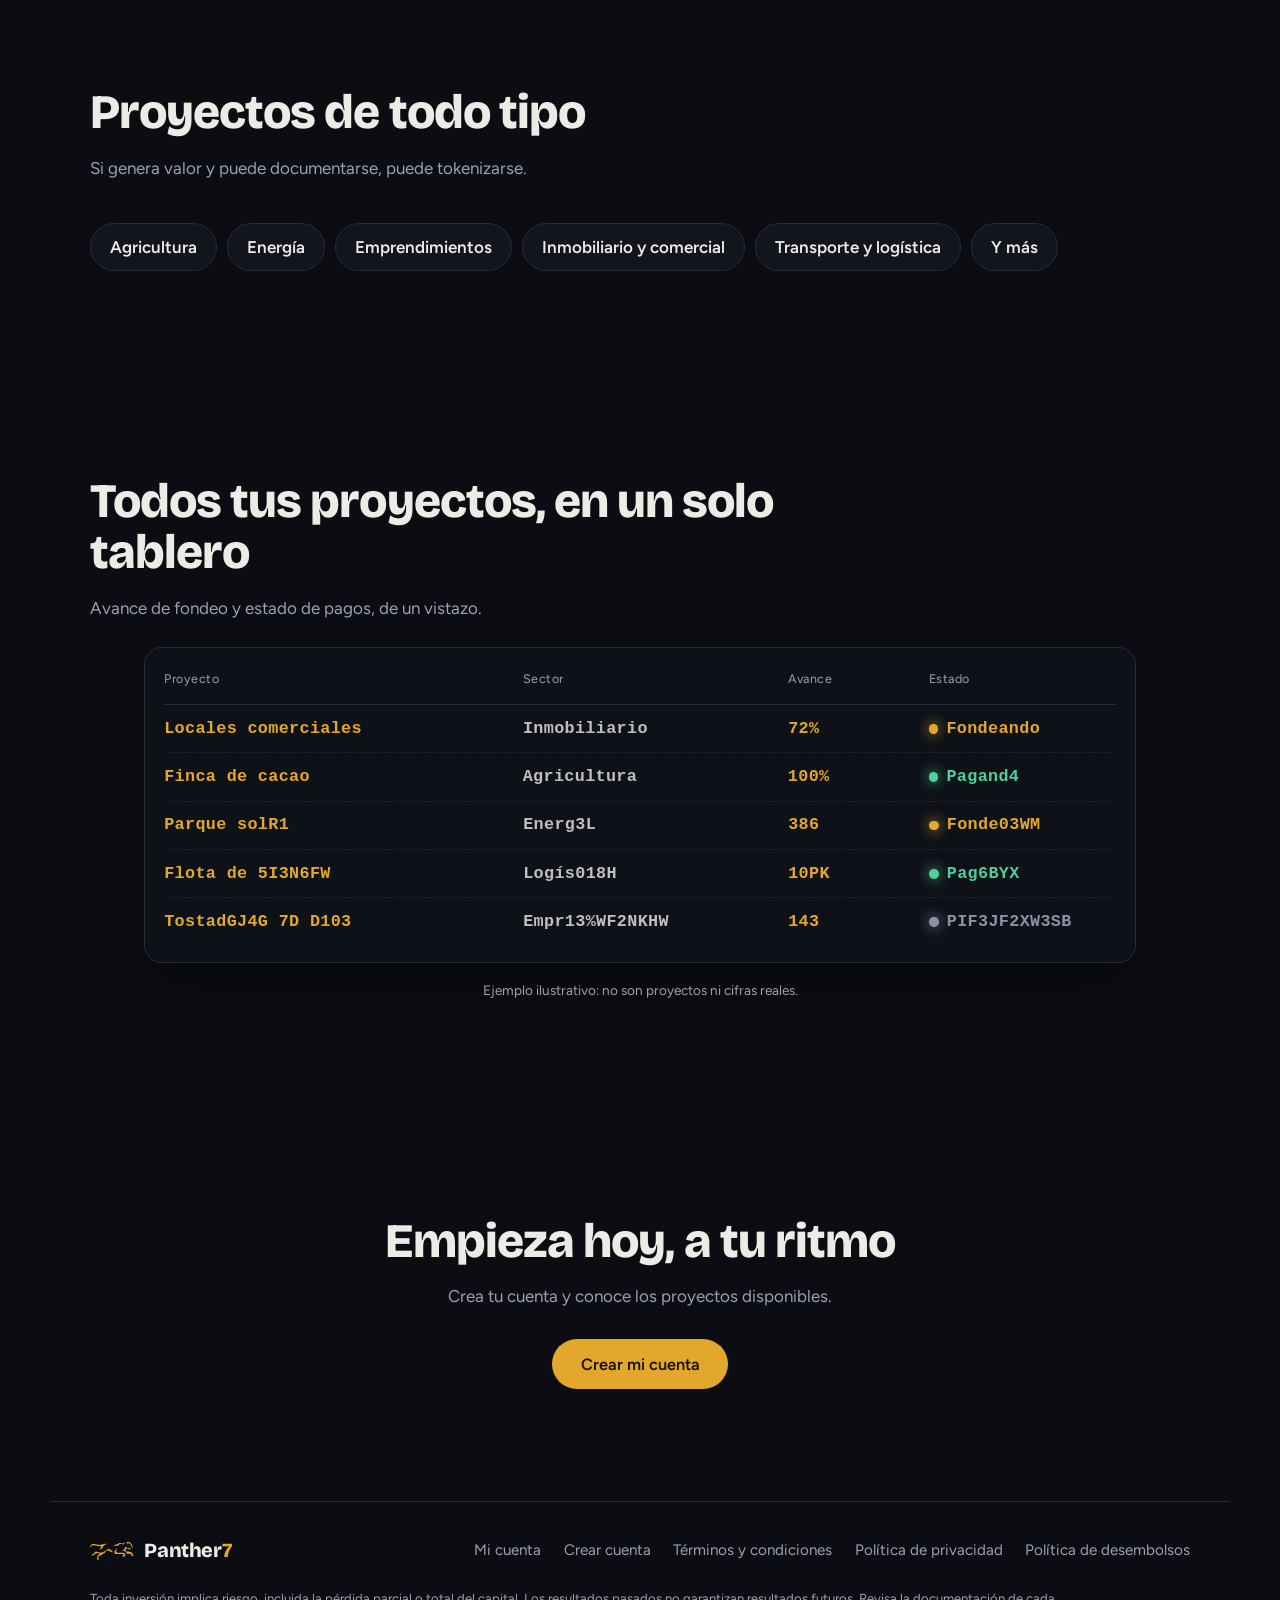
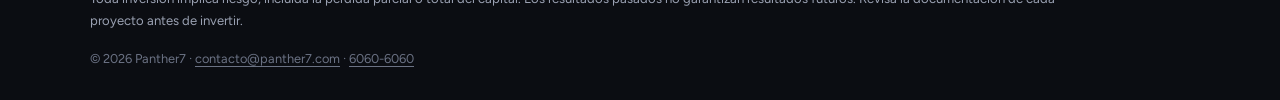
==== commit 1bea01fb: "Sitio: asistente con IA multi idioma (se activa solo con la clave en el servidor), sección de venta " ====
--- a/index.html
+++ b/index.html
@@ -15,7 +15,7 @@
 <link rel="preconnect" href="https://fonts.googleapis.com">
 <link rel="preconnect" href="https://fonts.gstatic.com" crossorigin>
 <link href="https://fonts.googleapis.com/css2?family=Bricolage+Grotesque:opsz,wght@12..96,500;12..96,700;12..96,800&family=Figtree:wght@400;500;600&display=swap" rel="stylesheet">
-<link rel="stylesheet" href="css/site.css?v=8">
+<link rel="stylesheet" href="css/site.css?v=9">
 </head>
 <body>
 <a class="skip" href="#contenido" data-i18n="skip">Saltar al contenido</a>
@@ -112,6 +112,21 @@
     </div>
     <p class="tabl-nota" data-i18n="tbl.nota">Ejemplo ilustrativo: no son proyectos ni cifras reales.</p>
   </section>
+  <section class="seccion asis-sec" id="asistente" data-vista="inicio invertir" aria-label="Asistente con IA">
+    <div class="asis-caja">
+      <div class="asis-txt">
+        <h2 data-i18n="asi.h2">Un asistente que habla tu idioma</h2>
+        <p data-i18n="asi.p">Pregúntale lo que quieras sobre Panther7 y recibe respuesta al instante, en español, inglés o portugués, a cualquier hora y desde cualquier página.</p>
+        <button type="button" class="btn gold grande" data-asis-abrir data-i18n="asi.cta">Hablar con el asistente</button>
+        <p class="asis-nota" data-i18n="asi.nota">Asistente con IA. No ofrece asesoría financiera.</p>
+      </div>
+      <div class="asis-demo" aria-label="Ejemplos">
+        <button type="button" data-asis-pregunta lang="es">¿Cómo funciona la tokenización?</button>
+        <button type="button" data-asis-pregunta lang="en">How do I fund my wallet?</button>
+        <button type="button" data-asis-pregunta lang="pt">Posso vender meus tokens?</button>
+      </div>
+    </div>
+  </section>
   <section class="final" data-vista="inicio">
     <h2 data-i18n="fin.h2">Empieza hoy, a tu ritmo</h2>
     <p data-i18n="fin.p">Crea tu cuenta y conoce los proyectos disponibles.</p>
@@ -464,6 +479,7 @@
   <p class="aviso" data-i18n="pie.aviso">Toda inversión implica riesgo, incluida la pérdida parcial o total del capital. Los resultados pasados no garantizan resultados futuros. Revisa la documentación de cada proyecto antes de invertir.</p>
   <p class="copy">© <span id="anio">2026</span> Panther7 · <a href="mailto:contacto@panther7.com">contacto@panther7.com</a> · <a href="tel:+50760606060">6060-6060</a></p>
 </footer>
-<script src="js/site.js?v=8"></script>
+<script src="js/site.js?v=9"></script>
+<script src="js/asistente.js?v=1"></script>
 </body>
 </html>
--- a/css/site.css
+++ b/css/site.css
@@ -383,3 +383,33 @@
 .tabl-nota{text-align:center;color:var(--mute);font-size:.85rem;margin:1rem 0 0}
 @media(max-width:640px){.tabl-cab span:nth-child(2),.tabl-fila .flap:nth-child(2){display:none}.tabl-cab,.tabl-fila{grid-template-columns:2fr .8fr 1.3fr;gap:.6rem}.tabl-fila{font-size:.9rem}}
 .tabl .flap.est{overflow:visible}
+
+/* Asistente con IA (solo visible si el servidor lo activa) */
+.asis-sec:not(.on){display:none!important}
+.asis-caja{display:grid;grid-template-columns:1.2fr 1fr;gap:2.5rem;align-items:center;max-width:62rem;margin:0 auto;padding:2.2rem;border:1px solid var(--line);border-radius:1.4rem;background:radial-gradient(60% 120% at 100% 0,rgba(227,168,43,.14),transparent 60%),var(--panel)}
+.asis-txt h2{margin:0 0 .6rem}
+.asis-txt p{color:var(--mute);margin:0 0 1.2rem}
+.asis-txt .asis-nota{font-size:.82rem;margin:.9rem 0 0}
+.asis-demo{display:grid;gap:.7rem}
+.asis-demo button{text-align:left;font:500 1rem var(--body);color:var(--text);background:var(--panel2);border:1px solid var(--line);border-radius:1rem 1rem 1rem .3rem;padding:.8rem 1rem;cursor:pointer;transition:border-color .15s,transform .15s}
+.asis-demo button:nth-child(2){margin-left:1.4rem}.asis-demo button:nth-child(3){margin-left:2.8rem}
+.asis-demo button:hover{border-color:var(--gold);transform:translateX(3px)}
+.asis-fab{position:fixed;right:1.2rem;bottom:1.2rem;z-index:60;display:flex;align-items:center;gap:.5rem;border:0;border-radius:999px;padding:.8rem 1.1rem;background:var(--gold);color:var(--ink);font:700 .95rem var(--body);cursor:pointer;box-shadow:0 10px 30px rgba(0,0,0,.45)}
+.asis-fab.off{display:none}
+.asis-panel{position:fixed;right:1.2rem;bottom:1.2rem;z-index:61;width:min(24rem,calc(100vw - 2rem));height:min(34rem,calc(100vh - 2.4rem));display:flex;flex-direction:column;background:#0e1118;border:1px solid var(--line);border-radius:1.2rem;box-shadow:0 24px 60px rgba(0,0,0,.6);overflow:hidden}
+.asis-panel[hidden]{display:none}
+.asis-cab{display:flex;justify-content:space-between;align-items:flex-start;padding:.9rem 1rem;border-bottom:1px solid var(--line);background:var(--panel)}
+.asis-cab strong{display:block;font-size:1rem}.asis-cab small{color:var(--mute)}
+.asis-x{border:0;background:transparent;color:var(--mute);font-size:1.6rem;line-height:1;cursor:pointer}
+.asis-log{flex:1;overflow:auto;padding:1rem;display:flex;flex-direction:column;gap:.6rem}
+.asis-m{max-width:86%;padding:.6rem .85rem;border-radius:1rem;font-size:.95rem;line-height:1.5;white-space:pre-wrap}
+.asis-m.bot{background:var(--panel2);align-self:flex-start;border-bottom-left-radius:.3rem}
+.asis-m.yo{background:var(--gold);color:var(--ink);align-self:flex-end;border-bottom-right-radius:.3rem}
+.asis-m.pen{opacity:.6;letter-spacing:.2em}
+.asis-form{display:flex;gap:.5rem;padding:.7rem;border-top:1px solid var(--line)}
+.asis-form input{flex:1;min-width:0;background:var(--panel);border:1px solid var(--line);border-radius:.7rem;color:var(--text);padding:.65rem .8rem;font:inherit}
+.asis-form input:focus{outline:2px solid rgba(227,168,43,.5);border-color:var(--gold)}
+.asis-form button{border:0;border-radius:.7rem;background:var(--gold);color:var(--ink);font:700 .9rem var(--body);padding:0 1rem;cursor:pointer}
+.asis-aviso{margin:0;padding:.5rem .9rem .8rem;font-size:.72rem;line-height:1.4;color:var(--mute)}
+@media(max-width:760px){.asis-caja{grid-template-columns:1fr;padding:1.4rem}.asis-demo button:nth-child(n){margin-left:0}.asis-fab span{display:none}.asis-fab{padding:.9rem}}
+@media(prefers-reduced-motion:reduce){.asis-demo button{transition:none}}
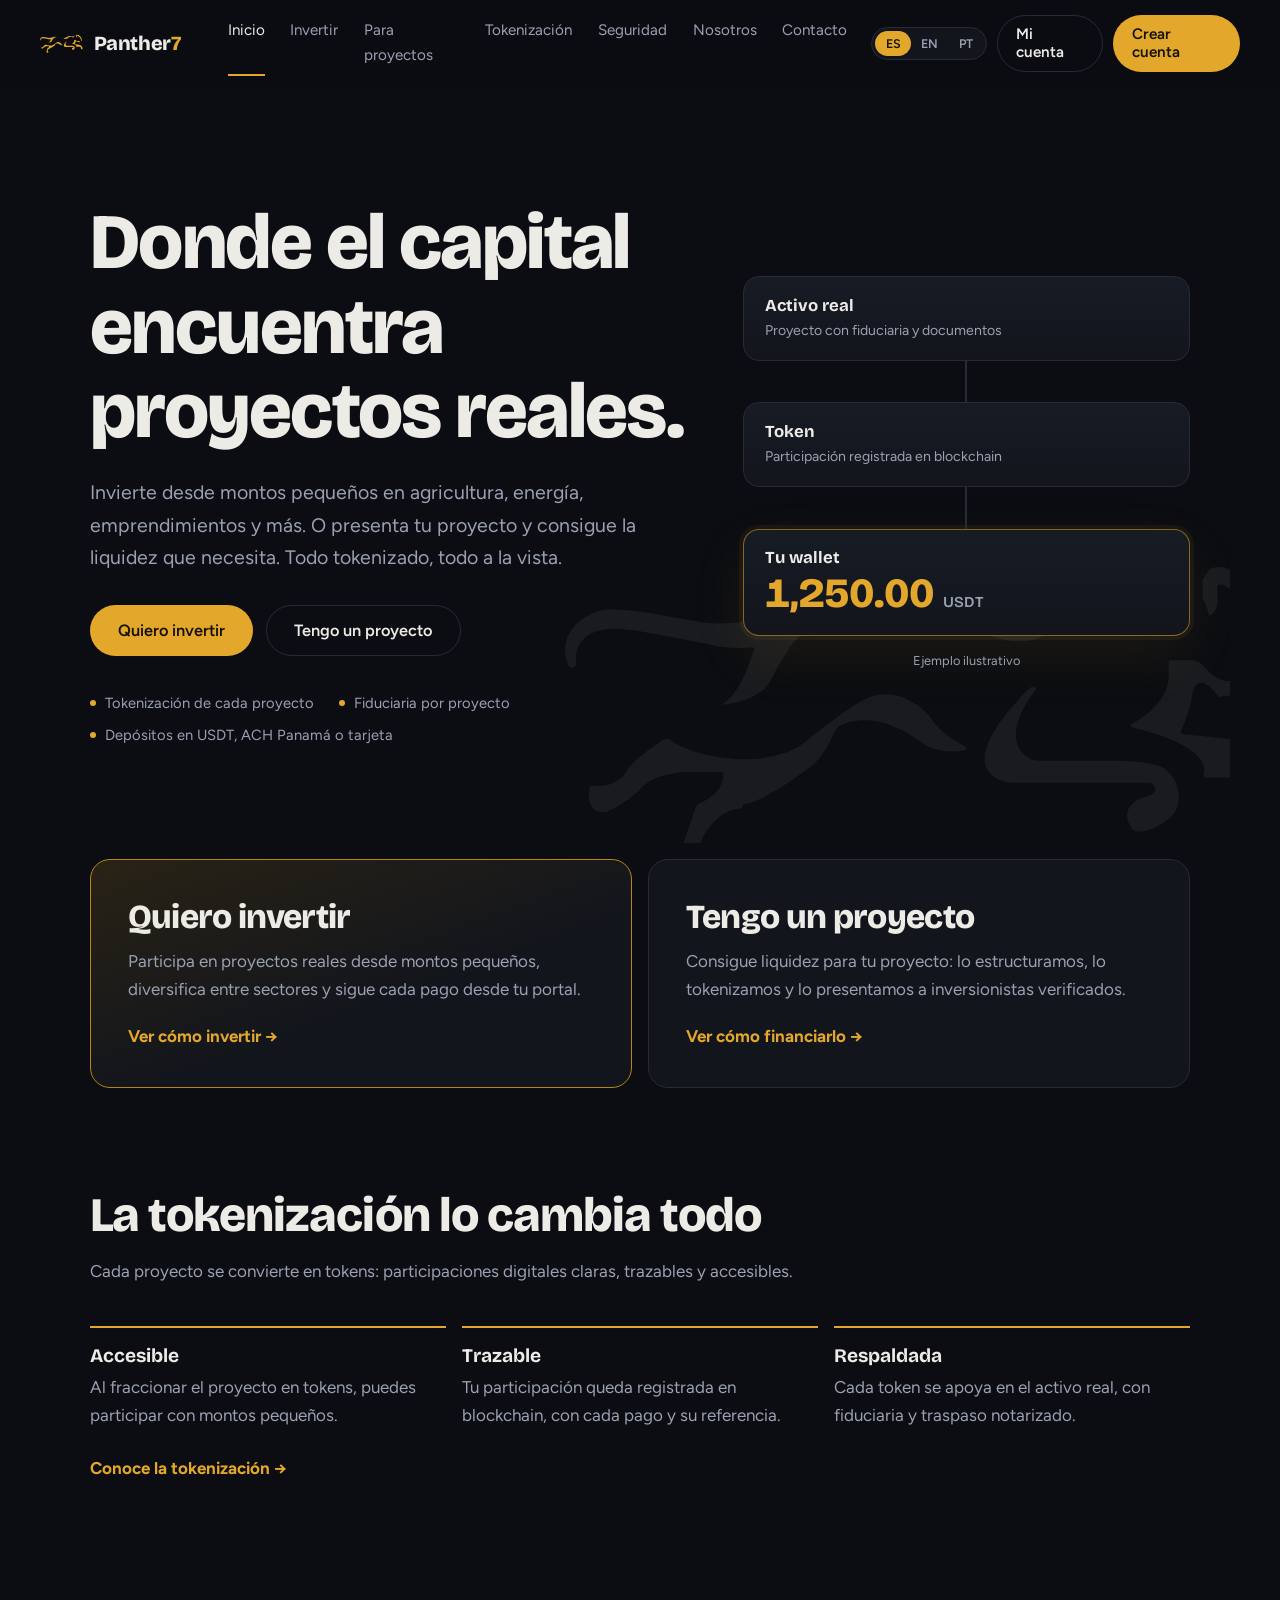
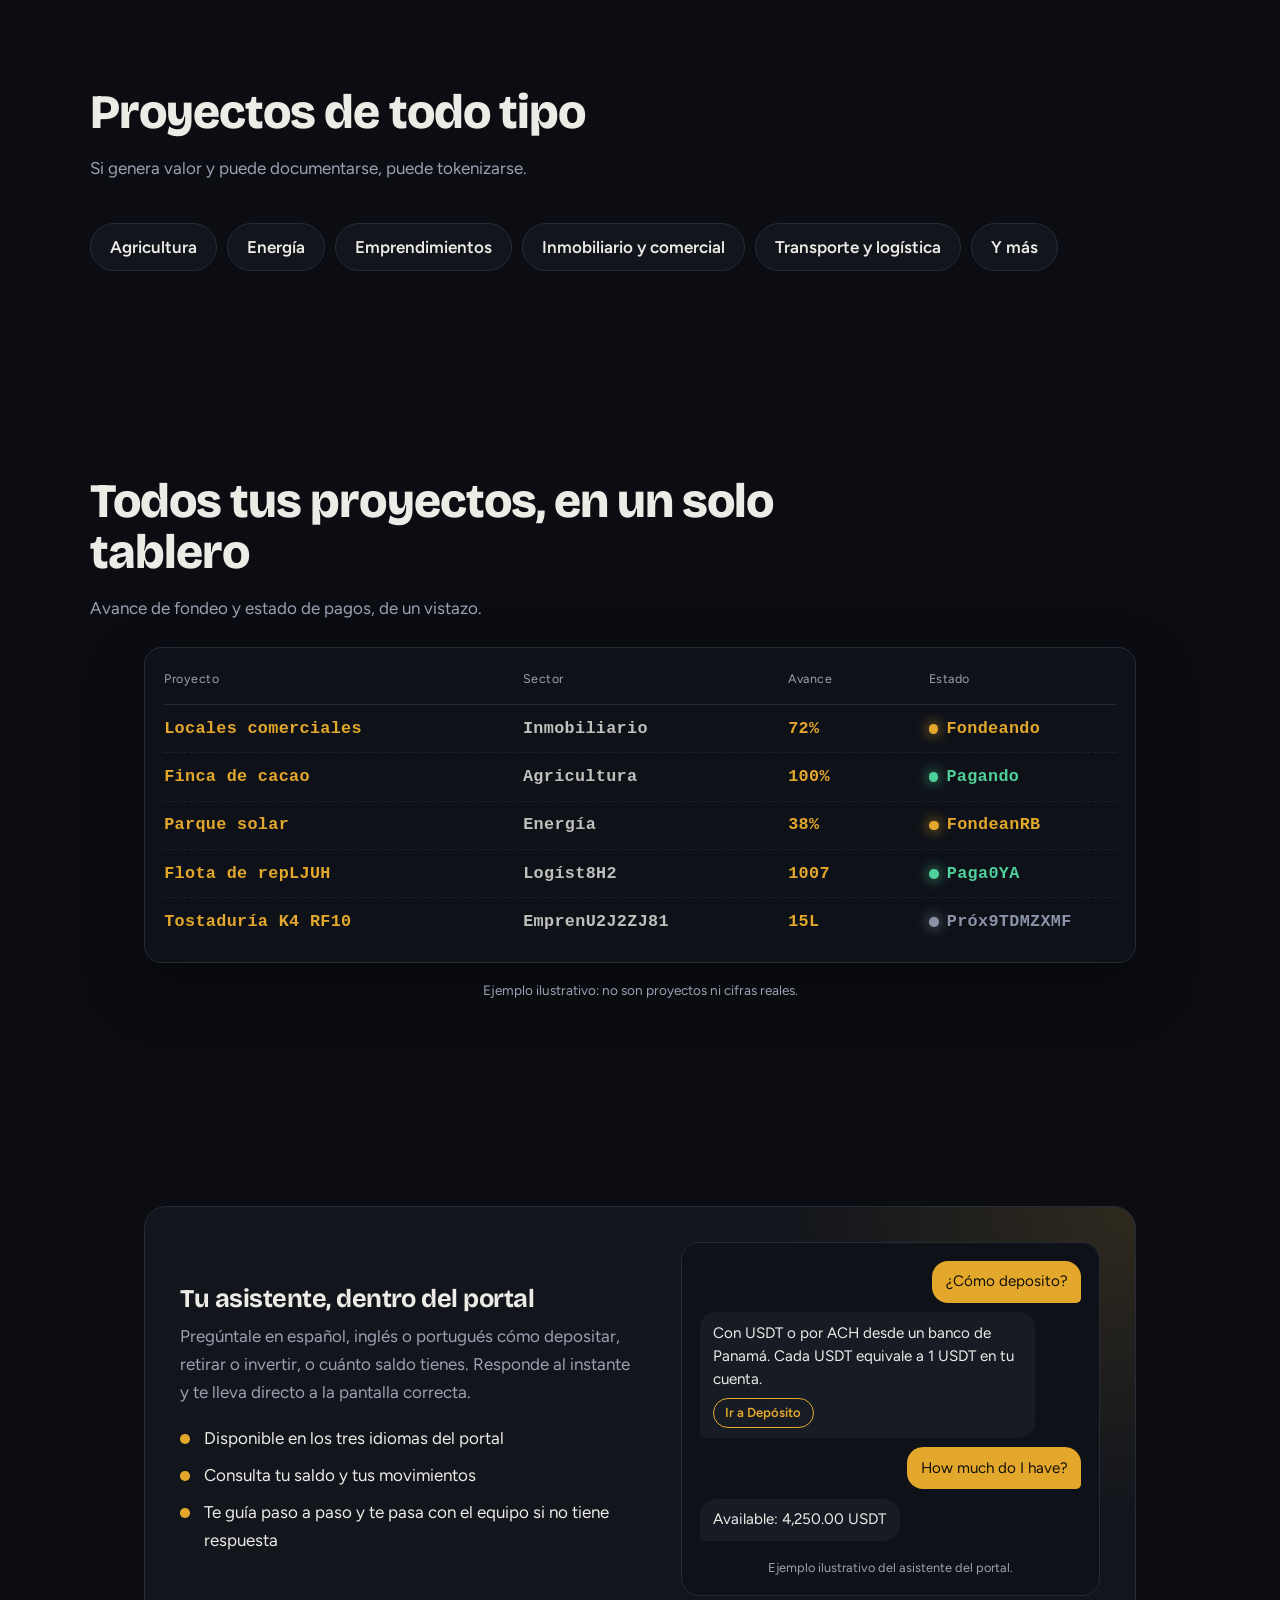
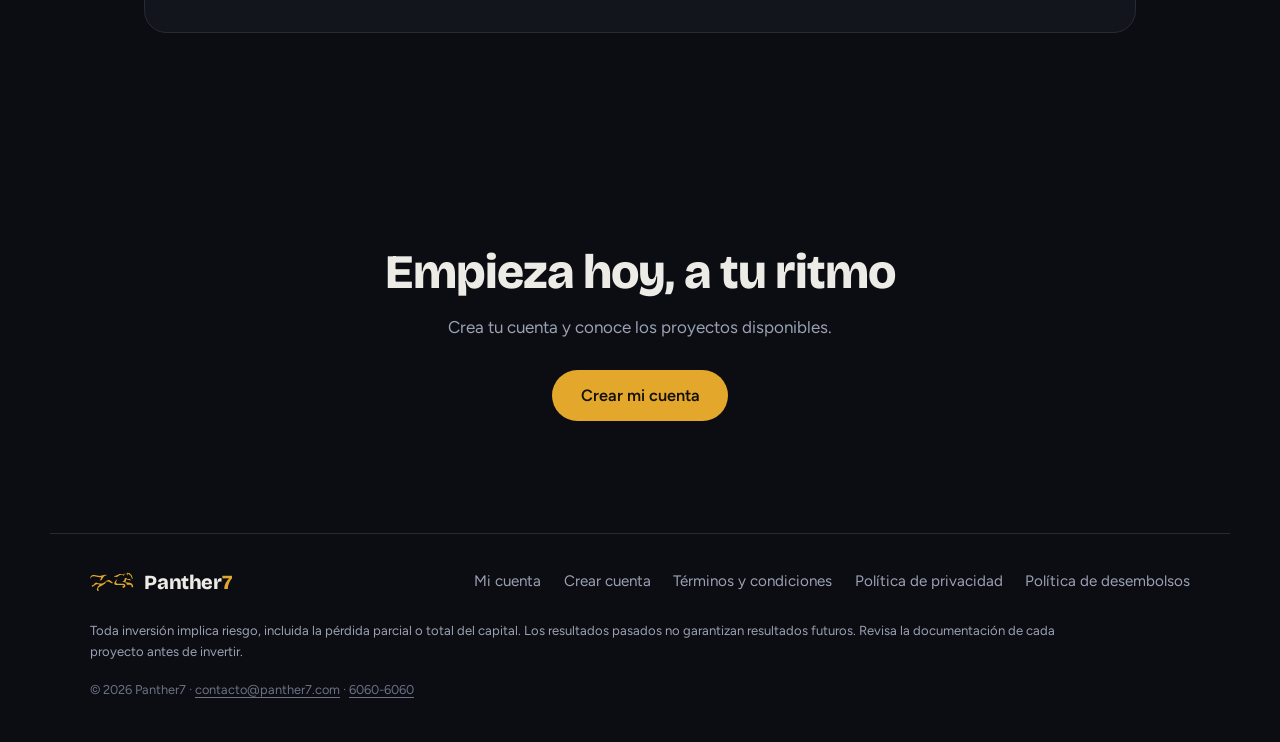
==== commit 1ea00e92: "Sitio: se retira el asistente web; sección que presenta el asistente del portal (ES/EN/PT) Co-Author" ====
--- a/index.html
+++ b/index.html
@@ -15,7 +15,7 @@
 <link rel="preconnect" href="https://fonts.googleapis.com">
 <link rel="preconnect" href="https://fonts.gstatic.com" crossorigin>
 <link href="https://fonts.googleapis.com/css2?family=Bricolage+Grotesque:opsz,wght@12..96,500;12..96,700;12..96,800&family=Figtree:wght@400;500;600&display=swap" rel="stylesheet">
-<link rel="stylesheet" href="css/site.css?v=9">
+<link rel="stylesheet" href="css/site.css?v=10">
 </head>
 <body>
 <a class="skip" href="#contenido" data-i18n="skip">Saltar al contenido</a>
@@ -112,18 +112,23 @@
     </div>
     <p class="tabl-nota" data-i18n="tbl.nota">Ejemplo ilustrativo: no son proyectos ni cifras reales.</p>
   </section>
-  <section class="seccion asis-sec" id="asistente" data-vista="inicio invertir" aria-label="Asistente con IA">
+  <section class="seccion asis-sec" id="asistente" data-vista="inicio invertir" aria-label="Asistente del portal">
     <div class="asis-caja">
       <div class="asis-txt">
-        <h2 data-i18n="asi.h2">Un asistente que habla tu idioma</h2>
-        <p data-i18n="asi.p">Pregúntale lo que quieras sobre Panther7 y recibe respuesta al instante, en español, inglés o portugués, a cualquier hora y desde cualquier página.</p>
-        <button type="button" class="btn gold grande" data-asis-abrir data-i18n="asi.cta">Hablar con el asistente</button>
-        <p class="asis-nota" data-i18n="asi.nota">Asistente con IA. No ofrece asesoría financiera.</p>
-      </div>
-      <div class="asis-demo" aria-label="Ejemplos">
-        <button type="button" data-asis-pregunta lang="es">¿Cómo funciona la tokenización?</button>
-        <button type="button" data-asis-pregunta lang="en">How do I fund my wallet?</button>
-        <button type="button" data-asis-pregunta lang="pt">Posso vender meus tokens?</button>
+        <h2 data-i18n="asi.h2">Tu asistente, dentro del portal</h2>
+        <p data-i18n="asi.p">Pregúntale en español, inglés o portugués cómo depositar, retirar o invertir, o cuánto saldo tienes. Responde al instante y te lleva directo a la pantalla correcta.</p>
+        <ul class="asis-lista">
+          <li data-i18n="asi.l1">Disponible en los tres idiomas del portal</li>
+          <li data-i18n="asi.l2">Consulta tu saldo y tus movimientos</li>
+          <li data-i18n="asi.l3">Te guía paso a paso y te pasa con el equipo si no tiene respuesta</li>
+        </ul>
+      </div>
+      <div class="asis-demo" role="img" aria-label="Ejemplo de conversación con el asistente del portal">
+        <div class="asis-m yo" lang="es">¿Cómo deposito?</div>
+        <div class="asis-m bot"><span data-i18n="asi.bot1">Con USDT o por ACH desde un banco de Panamá. Cada USDT equivale a 1 USDT en tu cuenta.</span><b class="asis-ir" data-i18n="asi.ir">Ir a Depósito</b></div>
+        <div class="asis-m yo" lang="en">How much do I have?</div>
+        <div class="asis-m bot" lang="en"><span>Available: 4,250.00 USDT</span></div>
+        <p class="asis-nota" data-i18n="asi.nota">Ejemplo ilustrativo del asistente del portal.</p>
       </div>
     </div>
   </section>
@@ -479,7 +484,6 @@
   <p class="aviso" data-i18n="pie.aviso">Toda inversión implica riesgo, incluida la pérdida parcial o total del capital. Los resultados pasados no garantizan resultados futuros. Revisa la documentación de cada proyecto antes de invertir.</p>
   <p class="copy">© <span id="anio">2026</span> Panther7 · <a href="mailto:contacto@panther7.com">contacto@panther7.com</a> · <a href="tel:+50760606060">6060-6060</a></p>
 </footer>
-<script src="js/site.js?v=9"></script>
-<script src="js/asistente.js?v=1"></script>
+<script src="js/site.js?v=10"></script>
 </body>
 </html>
--- a/css/site.css
+++ b/css/site.css
@@ -384,32 +384,18 @@
 @media(max-width:640px){.tabl-cab span:nth-child(2),.tabl-fila .flap:nth-child(2){display:none}.tabl-cab,.tabl-fila{grid-template-columns:2fr .8fr 1.3fr;gap:.6rem}.tabl-fila{font-size:.9rem}}
 .tabl .flap.est{overflow:visible}
 
-/* Asistente con IA (solo visible si el servidor lo activa) */
-.asis-sec:not(.on){display:none!important}
-.asis-caja{display:grid;grid-template-columns:1.2fr 1fr;gap:2.5rem;align-items:center;max-width:62rem;margin:0 auto;padding:2.2rem;border:1px solid var(--line);border-radius:1.4rem;background:radial-gradient(60% 120% at 100% 0,rgba(227,168,43,.14),transparent 60%),var(--panel)}
+/* Asistente del portal (sección de venta, solo informativa) */
+.asis-caja{display:grid;grid-template-columns:1.1fr 1fr;gap:2.5rem;align-items:center;max-width:62rem;margin:0 auto;padding:2.2rem;border:1px solid var(--line);border-radius:1.4rem;background:radial-gradient(60% 120% at 100% 0,rgba(227,168,43,.14),transparent 60%),var(--panel)}
 .asis-txt h2{margin:0 0 .6rem}
-.asis-txt p{color:var(--mute);margin:0 0 1.2rem}
-.asis-txt .asis-nota{font-size:.82rem;margin:.9rem 0 0}
-.asis-demo{display:grid;gap:.7rem}
-.asis-demo button{text-align:left;font:500 1rem var(--body);color:var(--text);background:var(--panel2);border:1px solid var(--line);border-radius:1rem 1rem 1rem .3rem;padding:.8rem 1rem;cursor:pointer;transition:border-color .15s,transform .15s}
-.asis-demo button:nth-child(2){margin-left:1.4rem}.asis-demo button:nth-child(3){margin-left:2.8rem}
-.asis-demo button:hover{border-color:var(--gold);transform:translateX(3px)}
-.asis-fab{position:fixed;right:1.2rem;bottom:1.2rem;z-index:60;display:flex;align-items:center;gap:.5rem;border:0;border-radius:999px;padding:.8rem 1.1rem;background:var(--gold);color:var(--ink);font:700 .95rem var(--body);cursor:pointer;box-shadow:0 10px 30px rgba(0,0,0,.45)}
-.asis-fab.off{display:none}
-.asis-panel{position:fixed;right:1.2rem;bottom:1.2rem;z-index:61;width:min(24rem,calc(100vw - 2rem));height:min(34rem,calc(100vh - 2.4rem));display:flex;flex-direction:column;background:#0e1118;border:1px solid var(--line);border-radius:1.2rem;box-shadow:0 24px 60px rgba(0,0,0,.6);overflow:hidden}
-.asis-panel[hidden]{display:none}
-.asis-cab{display:flex;justify-content:space-between;align-items:flex-start;padding:.9rem 1rem;border-bottom:1px solid var(--line);background:var(--panel)}
-.asis-cab strong{display:block;font-size:1rem}.asis-cab small{color:var(--mute)}
-.asis-x{border:0;background:transparent;color:var(--mute);font-size:1.6rem;line-height:1;cursor:pointer}
-.asis-log{flex:1;overflow:auto;padding:1rem;display:flex;flex-direction:column;gap:.6rem}
-.asis-m{max-width:86%;padding:.6rem .85rem;border-radius:1rem;font-size:.95rem;line-height:1.5;white-space:pre-wrap}
+.asis-txt p{color:var(--mute);margin:0 0 1.1rem}
+.asis-lista{list-style:none;margin:0;padding:0;display:grid;gap:.55rem}
+.asis-lista li{position:relative;padding-left:1.5rem;color:var(--text)}
+.asis-lista li:before{content:"";position:absolute;left:0;top:.62em;width:.6rem;height:.6rem;border-radius:50%;background:var(--gold)}
+.asis-demo{display:flex;flex-direction:column;gap:.6rem;padding:1.1rem;border:1px solid var(--line);border-radius:1.1rem;background:#0e1118}
+.asis-m{max-width:88%;padding:.6rem .85rem;border-radius:1rem;font-size:.95rem;line-height:1.5}
 .asis-m.bot{background:var(--panel2);align-self:flex-start;border-bottom-left-radius:.3rem}
 .asis-m.yo{background:var(--gold);color:var(--ink);align-self:flex-end;border-bottom-right-radius:.3rem}
-.asis-m.pen{opacity:.6;letter-spacing:.2em}
-.asis-form{display:flex;gap:.5rem;padding:.7rem;border-top:1px solid var(--line)}
-.asis-form input{flex:1;min-width:0;background:var(--panel);border:1px solid var(--line);border-radius:.7rem;color:var(--text);padding:.65rem .8rem;font:inherit}
-.asis-form input:focus{outline:2px solid rgba(227,168,43,.5);border-color:var(--gold)}
-.asis-form button{border:0;border-radius:.7rem;background:var(--gold);color:var(--ink);font:700 .9rem var(--body);padding:0 1rem;cursor:pointer}
-.asis-aviso{margin:0;padding:.5rem .9rem .8rem;font-size:.72rem;line-height:1.4;color:var(--mute)}
-@media(max-width:760px){.asis-caja{grid-template-columns:1fr;padding:1.4rem}.asis-demo button:nth-child(n){margin-left:0}.asis-fab span{display:none}.asis-fab{padding:.9rem}}
-@media(prefers-reduced-motion:reduce){.asis-demo button{transition:none}}
+.asis-ir{display:inline-block;margin-top:.5rem;padding:.25rem .7rem;border-radius:999px;border:1px solid var(--gold);color:var(--gold);font-size:.82rem;font-weight:600}
+.asis-m.bot span{display:block}
+.asis-demo .asis-nota{margin:.4rem 0 0;text-align:center;font-size:.8rem;color:var(--mute)}
+@media(max-width:760px){.asis-caja{grid-template-columns:1fr;padding:1.4rem}}
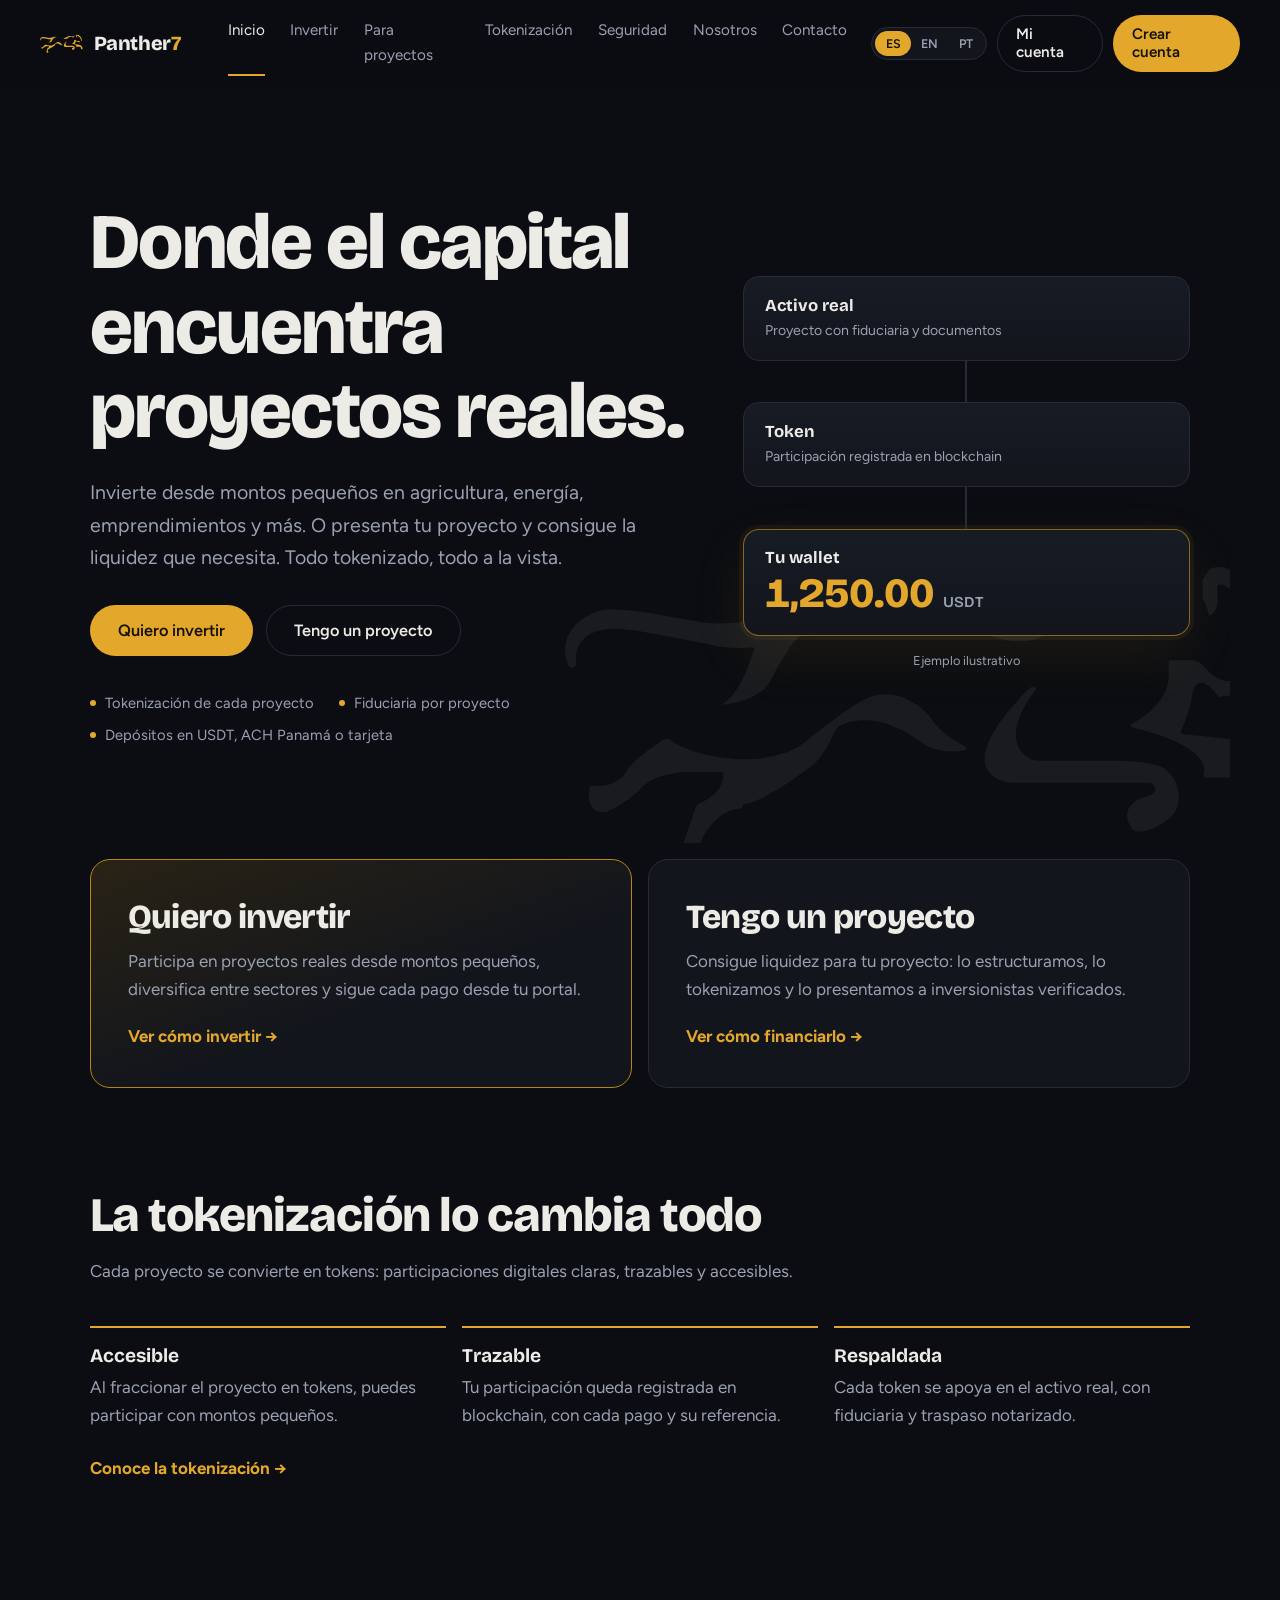
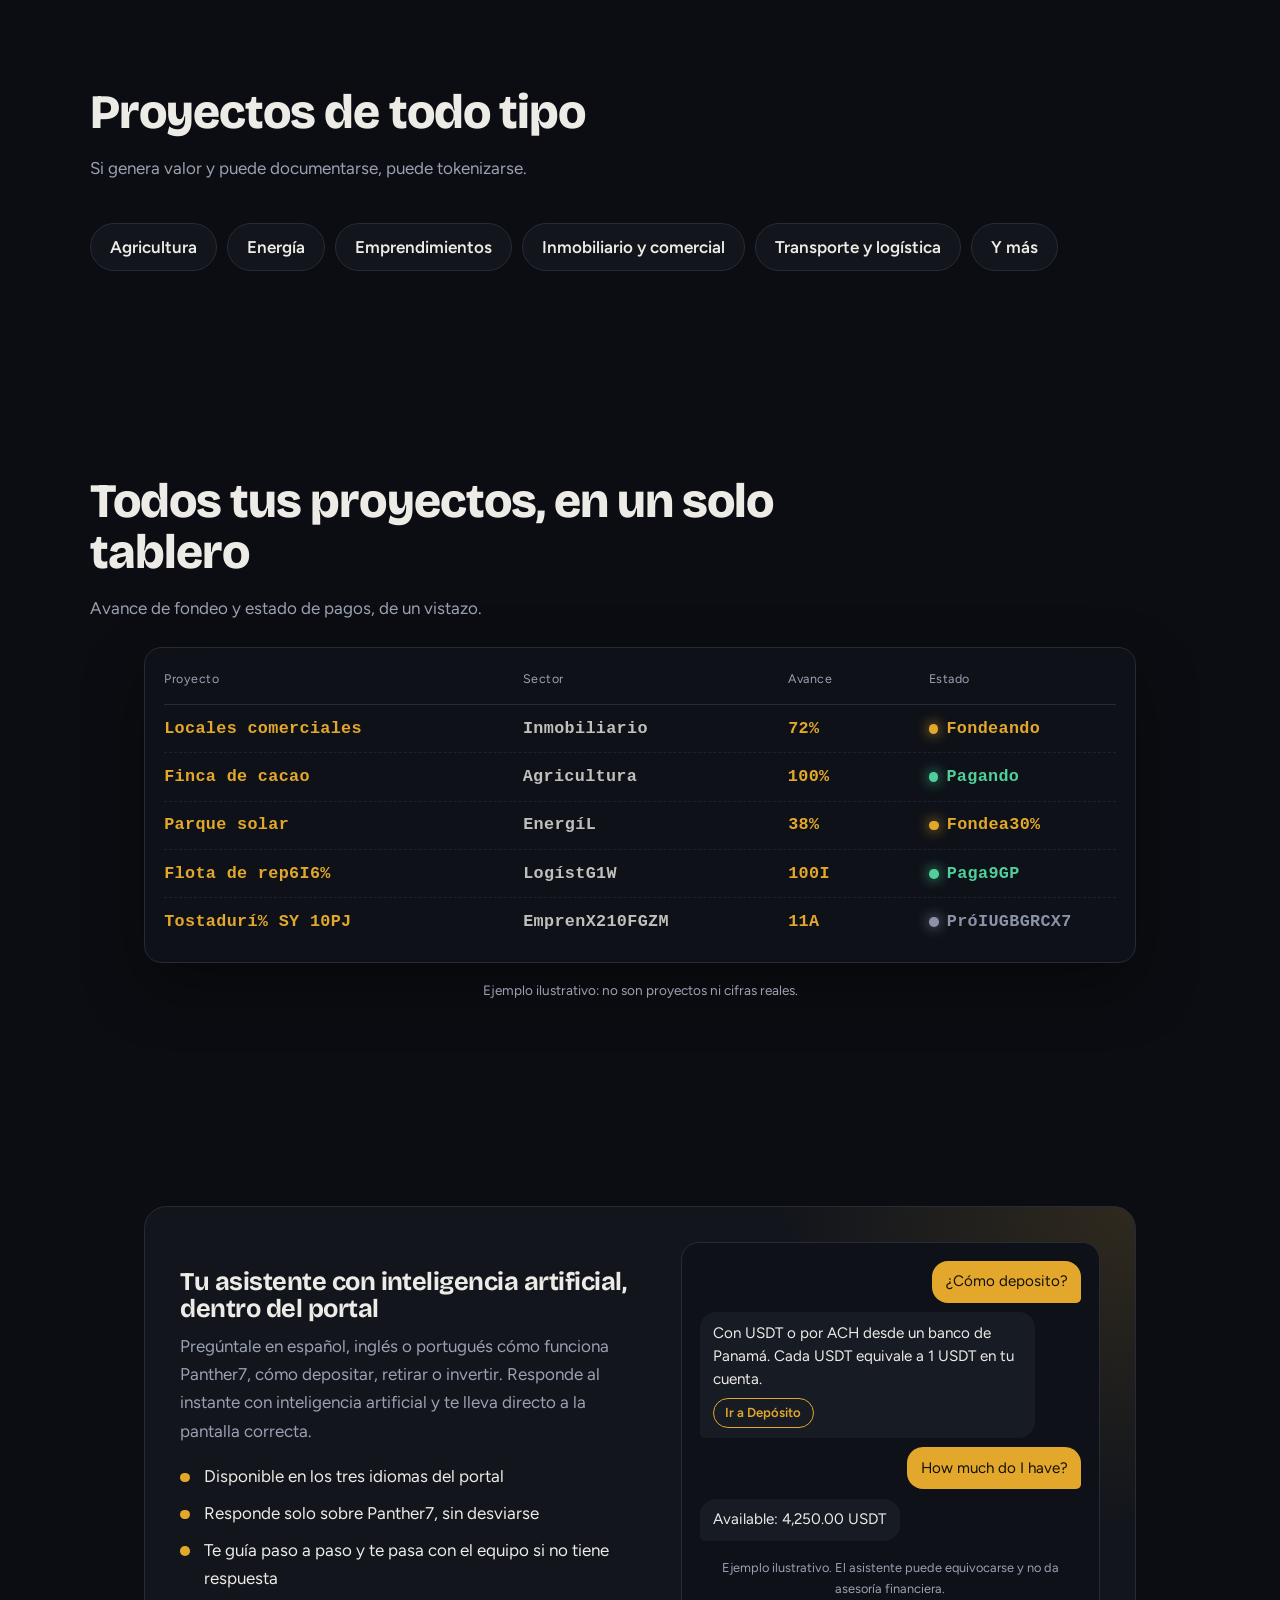
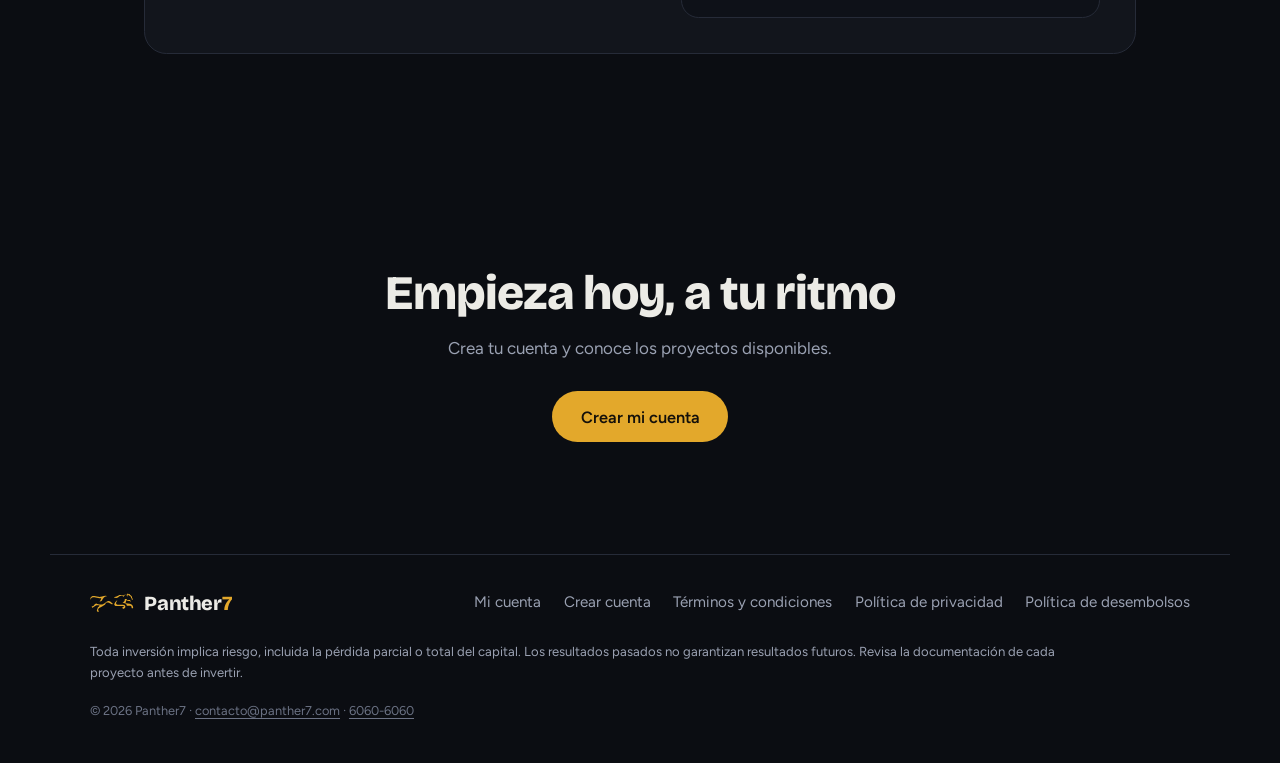
==== commit 66916ce5: "Sitio: el asistente del portal ahora se presenta como asistente con IA Co-Authored-By: Claude Sonnet" ====
--- a/index.html
+++ b/index.html
@@ -115,11 +115,11 @@
   <section class="seccion asis-sec" id="asistente" data-vista="inicio invertir" aria-label="Asistente del portal">
     <div class="asis-caja">
       <div class="asis-txt">
-        <h2 data-i18n="asi.h2">Tu asistente, dentro del portal</h2>
-        <p data-i18n="asi.p">Pregúntale en español, inglés o portugués cómo depositar, retirar o invertir, o cuánto saldo tienes. Responde al instante y te lleva directo a la pantalla correcta.</p>
+        <h2 data-i18n="asi.h2">Tu asistente con inteligencia artificial, dentro del portal</h2>
+        <p data-i18n="asi.p">Pregúntale en español, inglés o portugués cómo funciona Panther7, cómo depositar, retirar o invertir. Responde al instante con inteligencia artificial y te lleva directo a la pantalla correcta.</p>
         <ul class="asis-lista">
           <li data-i18n="asi.l1">Disponible en los tres idiomas del portal</li>
-          <li data-i18n="asi.l2">Consulta tu saldo y tus movimientos</li>
+          <li data-i18n="asi.l2">Responde solo sobre Panther7, sin desviarse</li>
           <li data-i18n="asi.l3">Te guía paso a paso y te pasa con el equipo si no tiene respuesta</li>
         </ul>
       </div>
@@ -128,7 +128,7 @@
         <div class="asis-m bot"><span data-i18n="asi.bot1">Con USDT o por ACH desde un banco de Panamá. Cada USDT equivale a 1 USDT en tu cuenta.</span><b class="asis-ir" data-i18n="asi.ir">Ir a Depósito</b></div>
         <div class="asis-m yo" lang="en">How much do I have?</div>
         <div class="asis-m bot" lang="en"><span>Available: 4,250.00 USDT</span></div>
-        <p class="asis-nota" data-i18n="asi.nota">Ejemplo ilustrativo del asistente del portal.</p>
+        <p class="asis-nota" data-i18n="asi.nota">Ejemplo ilustrativo. El asistente puede equivocarse y no da asesoría financiera.</p>
       </div>
     </div>
   </section>
@@ -484,6 +484,6 @@
   <p class="aviso" data-i18n="pie.aviso">Toda inversión implica riesgo, incluida la pérdida parcial o total del capital. Los resultados pasados no garantizan resultados futuros. Revisa la documentación de cada proyecto antes de invertir.</p>
   <p class="copy">© <span id="anio">2026</span> Panther7 · <a href="mailto:contacto@panther7.com">contacto@panther7.com</a> · <a href="tel:+50760606060">6060-6060</a></p>
 </footer>
-<script src="js/site.js?v=10"></script>
+<script src="js/site.js?v=11"></script>
 </body>
 </html>
